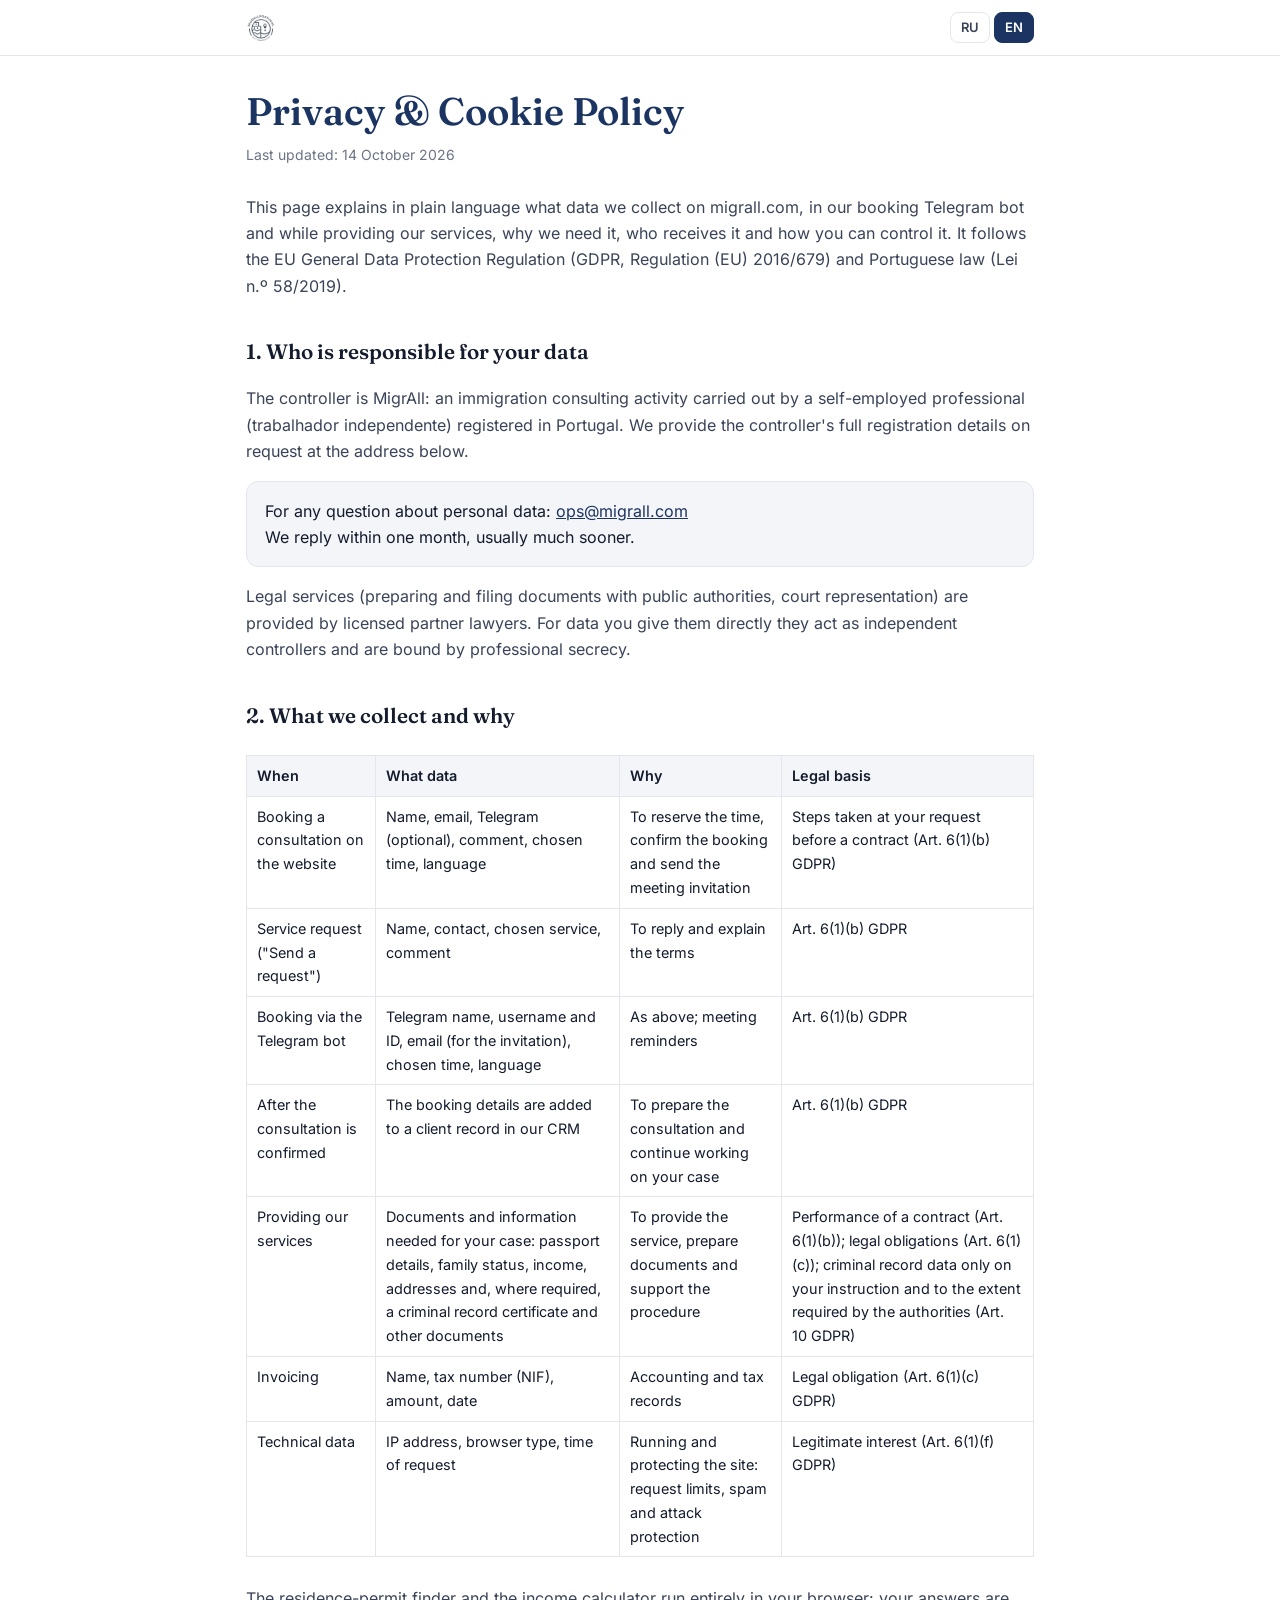
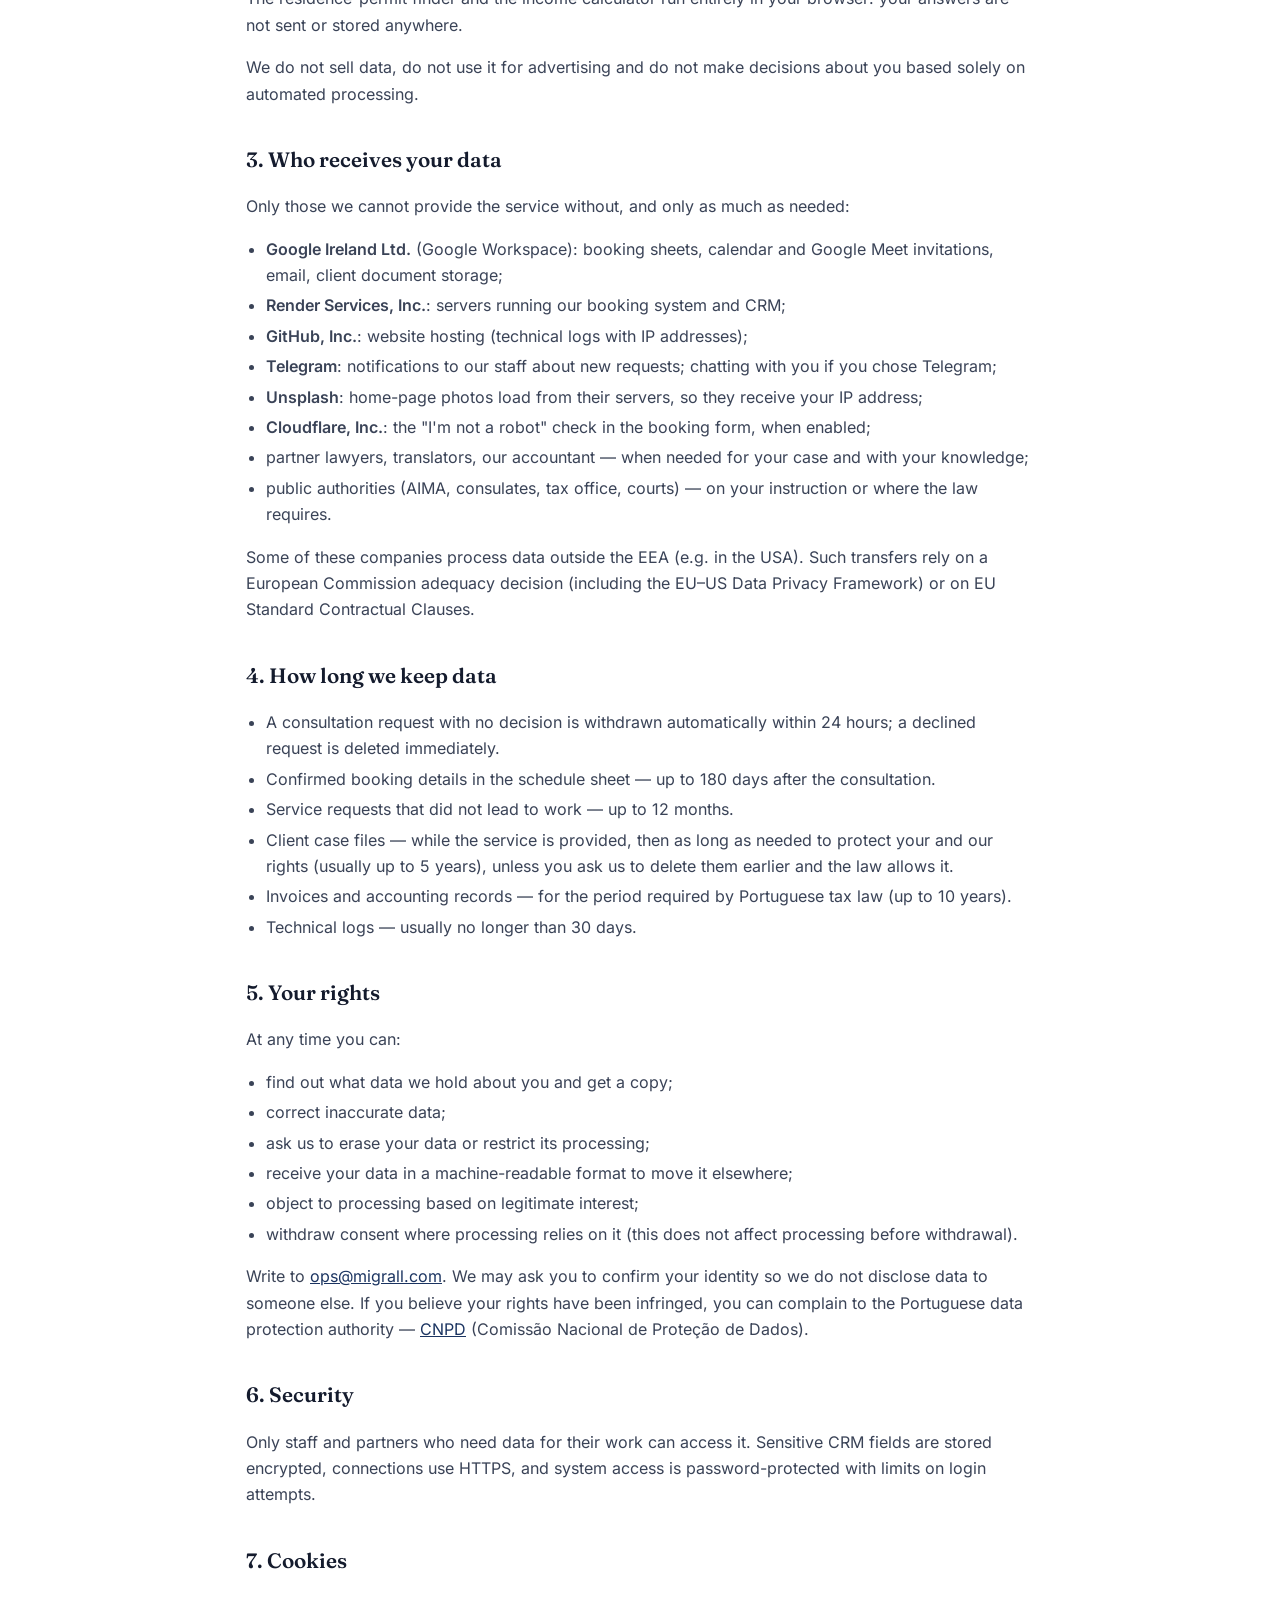
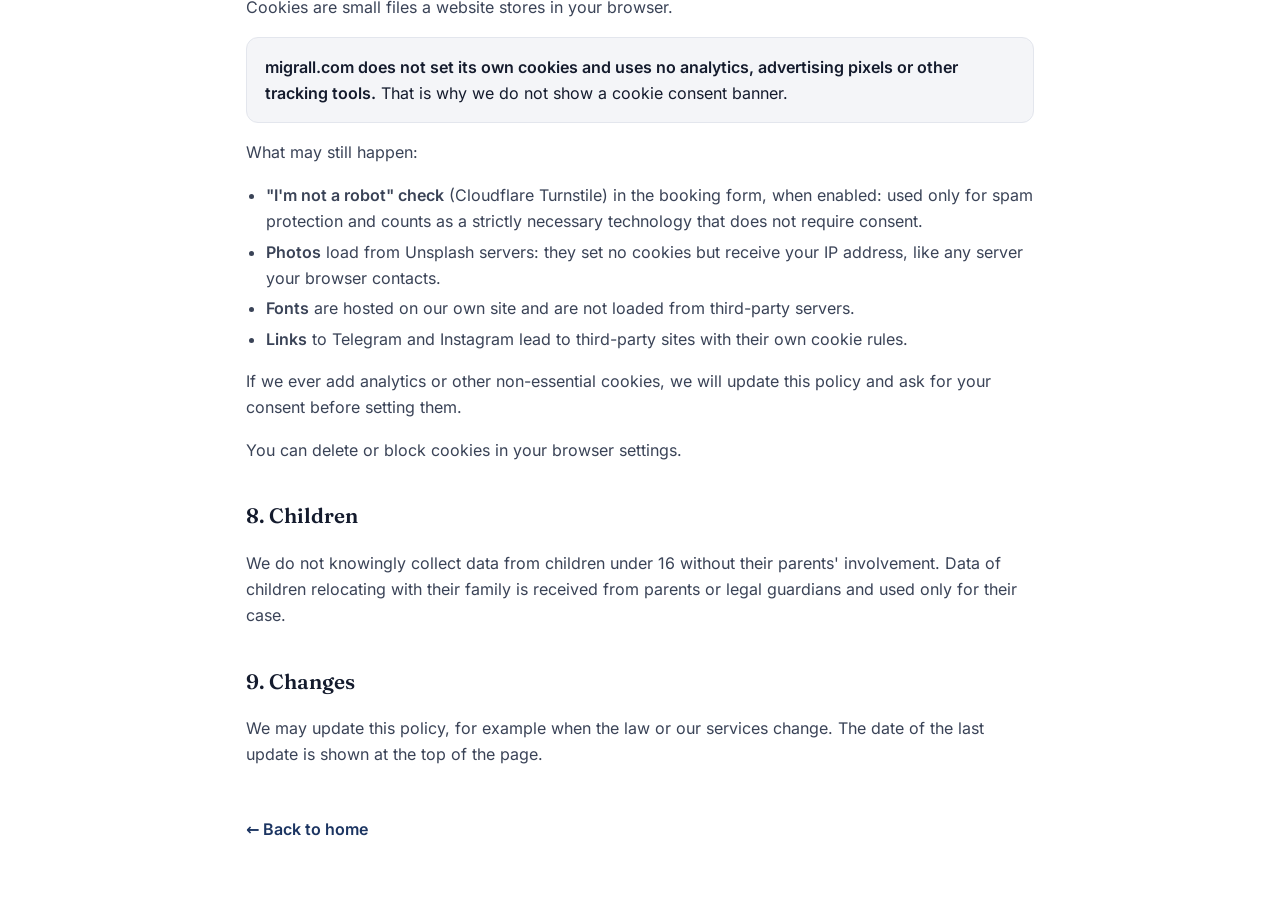
==== privacy.html @ c7aa5a9b "Add privacy & cookie policy page, self-host fonts, link policy from forms and footer Co-Authored-By:" ====
<!DOCTYPE html>
<html lang="ru">
<head>
<meta charset="UTF-8">
<meta name="viewport" content="width=device-width, initial-scale=1.0">
<meta http-equiv="Content-Security-Policy" content="default-src 'self'; script-src 'self' 'unsafe-inline'; style-src 'self' 'unsafe-inline'; font-src 'self'; img-src 'self' data:; object-src 'none'; base-uri 'self'; form-action 'self'; upgrade-insecure-requests">
<meta name="referrer" content="strict-origin-when-cross-origin">
<meta name="robots" content="index,follow">
<title>Политика конфиденциальности и cookies — MigrAll</title>
<meta name="description" content="Как MigrAll обрабатывает персональные данные и использует cookies.">
<link rel="stylesheet" href="fonts/fonts.css">
<style>
:root{--ink:#141B2D;--ink2:#3A4357;--ink3:#6B7385;--pt:#1B3461;--gold:#A8834F;--border:#E3E6ED;--bg:#fff;--soft:#F4F5F8}
*{box-sizing:border-box}
html{-webkit-text-size-adjust:100%}
body{margin:0;background:var(--bg);color:var(--ink);font-family:'Inter',system-ui,sans-serif;font-size:16px;line-height:1.65}
a{color:var(--pt)}
.top{border-bottom:1px solid var(--border);background:#fff;position:sticky;top:0;z-index:2}
.top .in{max-width:820px;margin:0 auto;padding:12px 16px;display:flex;align-items:center;justify-content:space-between;gap:12px}
.top img{height:30px;display:block}
.langs{display:flex;gap:4px}
.langs button{font:inherit;font-size:.8125rem;font-weight:600;border:1px solid var(--border);background:#fff;color:var(--ink2);border-radius:8px;padding:4px 10px;cursor:pointer}
.langs button.on{background:var(--pt);border-color:var(--pt);color:#fff}
main{max-width:820px;margin:0 auto;padding:32px 16px 56px}
h1{font-family:'Fraunces',Georgia,serif;font-weight:600;font-size:clamp(1.75rem,4vw,2.4rem);line-height:1.2;margin:0 0 8px;color:var(--pt)}
.upd{color:var(--ink3);font-size:.875rem;margin:0 0 28px}
h2{font-family:'Fraunces',Georgia,serif;font-weight:600;font-size:1.3rem;margin:36px 0 10px;color:var(--ink)}
h3{font-size:1rem;margin:20px 0 6px}
p,li{color:var(--ink2)}
ul{padding-left:20px}
li{margin:4px 0}
.box{background:var(--soft);border:1px solid var(--border);border-radius:12px;padding:16px 18px;margin:16px 0}
.tbl{width:100%;border-collapse:collapse;font-size:.9rem;margin:12px 0}
.tbl th,.tbl td{border:1px solid var(--border);padding:8px 10px;text-align:left;vertical-align:top}
.tbl th{background:var(--soft);font-weight:600;color:var(--ink)}
.scroll{overflow-x:auto}
.back{display:inline-block;margin-top:32px;font-weight:600;text-decoration:none}
[data-l]{display:none}
html[lang="ru"] [data-l="ru"],html[lang="en"] [data-l="en"]{display:block}
html[lang="ru"] span[data-l="ru"],html[lang="en"] span[data-l="en"]{display:inline}
</style>
</head>
<body>
<header class="top"><div class="in">
  <a href="./"><img src="logo.png" alt="MigrAll"></a>
  <div class="langs"><button type="button" data-set="ru">RU</button><button type="button" data-set="en">EN</button></div>
</div></header>

<main>
<!-- ═════════════════════════ RU ═════════════════════════ -->
<div data-l="ru">
<h1>Политика конфиденциальности и cookies</h1>
<p class="upd">Последнее обновление: 14 октября 2026 г.</p>

<p>Здесь мы простыми словами объясняем, какие данные собираем на сайте migrall.com, в Telegram-боте записи и при оказании услуг, зачем они нужны, кому передаются и как вы можете ими управлять. Политика составлена в соответствии с Общим регламентом ЕС о защите данных (GDPR, Регламент (ЕС) 2016/679) и законодательством Португалии (Lei n.º 58/2019).</p>

<h2>1. Кто отвечает за ваши данные</h2>
<p>Оператор (responsável pelo tratamento) — MigrAll: консалтинговая деятельность в сфере иммиграции, которую ведёт индивидуальный предприниматель (trabalhador independente), зарегистрированный в Португалии. Полные регистрационные данные оператора мы сообщаем по запросу на адрес ниже.</p>
<div class="box">По любым вопросам о персональных данных: <a href="mailto:ops@migrall.com">ops@migrall.com</a><br>Мы отвечаем в течение одного месяца, как правило — быстрее.</div>
<p>Юридические услуги (подготовка и подача документов в государственные органы, представительство в суде) оказывают лицензированные адвокаты-партнёры. Для данных, которые вы передаёте им напрямую, они действуют как самостоятельные операторы и соблюдают адвокатскую тайну.</p>

<h2>2. Какие данные мы собираем и зачем</h2>
<div class="scroll"><table class="tbl">
<tr><th>Когда</th><th>Какие данные</th><th>Зачем</th><th>Правовое основание</th></tr>
<tr><td>Запись на консультацию на сайте</td><td>Имя, email, Telegram (по желанию), комментарий, выбранное время, язык</td><td>Зарезервировать время, подтвердить запись, прислать приглашение на встречу</td><td>Действия по вашему запросу до заключения договора (ст. 6(1)(b) GDPR)</td></tr>
<tr><td>Заявка на услугу («Написать запрос»)</td><td>Имя, контакт для связи, выбранная услуга, комментарий</td><td>Ответить на заявку и рассказать об условиях</td><td>Ст. 6(1)(b) GDPR</td></tr>
<tr><td>Запись через Telegram-бота</td><td>Имя и username в Telegram, Telegram ID, email (для приглашения), выбранное время, язык</td><td>То же, что при записи на сайте; напоминания о встрече</td><td>Ст. 6(1)(b) GDPR</td></tr>
<tr><td>После подтверждения консультации</td><td>Данные из записи заносятся в карточку клиента в нашей CRM</td><td>Подготовка к консультации и дальнейшая работа по вашему делу</td><td>Ст. 6(1)(b) GDPR</td></tr>
<tr><td>Оказание услуг</td><td>Документы и сведения, нужные для вашего дела: паспортные данные, семейное положение, сведения о доходах, адреса, при необходимости — справка о несудимости и другие документы</td><td>Оказать услугу, подготовить документы, сопровождать процедуру</td><td>Исполнение договора (ст. 6(1)(b)); выполнение требований закона (ст. 6(1)(c)); сведения о судимости — только по вашему поручению и в объёме, требуемом государственными органами (ст. 10 GDPR)</td></tr>
<tr><td>Счета и оплата услуг</td><td>Имя, налоговый номер (NIF), сумма, дата</td><td>Бухгалтерский и налоговый учёт</td><td>Требование закона (ст. 6(1)(c) GDPR)</td></tr>
<tr><td>Технические данные</td><td>IP-адрес, тип браузера, время запроса</td><td>Работа и защита сайта: ограничение числа заявок, защита от спама и атак</td><td>Законный интерес (ст. 6(1)(f) GDPR)</td></tr>
</table></div>
<p>Подбор ВНЖ и калькулятор дохода работают прямо в вашем браузере: ответы никуда не отправляются и не сохраняются.</p>
<p>Мы не продаём данные, не используем их для рекламы и не принимаем решений о вас исключительно автоматически.</p>

<h2>3. Кому мы передаём данные</h2>
<p>Только тем, без кого не можем оказать услугу, и только в нужном объёме:</p>
<ul>
<li><b>Google Ireland Ltd.</b> (Google Workspace): таблицы записи, календарь и приглашения Google Meet, почта, хранение документов клиентов;</li>
<li><b>Render Services, Inc.</b>: серверы, на которых работают система записи и CRM;</li>
<li><b>GitHub, Inc.</b>: хостинг сайта (технические журналы с IP-адресами);</li>
<li><b>Telegram</b>: уведомления сотрудникам о новых заявках; переписка с вами, если вы выбрали Telegram для связи;</li>
<li><b>Unsplash</b>: фотографии на главной странице загружаются с их серверов, поэтому они получают ваш IP-адрес;</li>
<li><b>Cloudflare, Inc.</b>: проверка «я не робот» в форме записи, если она включена;</li>
<li>адвокаты-партнёры, переводчики, бухгалтер — когда это нужно для вашего дела и с вашего ведома;</li>
<li>государственные органы (AIMA, консульства, налоговая служба, суды) — по вашему поручению или если этого требует закон.</li>
</ul>
<p>Некоторые из этих компаний обрабатывают данные за пределами ЕЭЗ (например, в США). В таких случаях передача основана на решении Европейской комиссии о достаточности защиты (в т. ч. EU–US Data Privacy Framework) или на стандартных договорных условиях ЕС.</p>

<h2>4. Как долго мы храним данные</h2>
<ul>
<li>Заявка на консультацию, по которой не принято решение, снимается автоматически в течение 24 часов; отклонённая — удаляется сразу.</li>
<li>Данные подтверждённой записи в таблице расписания — до 180 дней после консультации.</li>
<li>Заявки на услуги, которые не переросли в работу, — до 12 месяцев.</li>
<li>Материалы клиентского дела — пока оказывается услуга, затем столько, сколько нужно для защиты наших и ваших прав (как правило, до 5 лет), если вы не попросите удалить их раньше и закон это позволяет.</li>
<li>Счета и бухгалтерские документы — в течение срока, установленного налоговым законодательством Португалии (до 10 лет).</li>
<li>Технические журналы — обычно не дольше 30 дней.</li>
</ul>

<h2>5. Ваши права</h2>
<p>Вы можете в любой момент:</p>
<ul>
<li>узнать, какие ваши данные у нас есть, и получить копию;</li>
<li>исправить неточные данные;</li>
<li>попросить удалить данные или ограничить их обработку;</li>
<li>получить данные в машиночитаемом формате для передачи другому сервису;</li>
<li>возразить против обработки на основании законного интереса;</li>
<li>отозвать согласие, если обработка на нём основана (это не влияет на законность обработки до отзыва).</li>
</ul>
<p>Напишите на <a href="mailto:ops@migrall.com">ops@migrall.com</a>. Иногда мы попросим подтвердить личность, чтобы не передать данные постороннему. Если вы считаете, что ваши права нарушены, вы можете подать жалобу в Национальную комиссию по защите данных Португалии — <a href="https://www.cnpd.pt" target="_blank" rel="noopener">CNPD</a> (Comissão Nacional de Proteção de Dados).</p>

<h2>6. Безопасность</h2>
<p>Доступ к данным есть только у сотрудников и партнёров, которым он нужен для работы. Чувствительные поля в CRM хранятся в зашифрованном виде, соединения защищены HTTPS, доступ к системам — по паролю с ограничением попыток входа.</p>

<h2>7. Cookies</h2>
<p>Cookies — это небольшие файлы, которые сайт сохраняет в вашем браузере.</p>
<div class="box"><b>Сайт migrall.com не устанавливает собственных cookies и не использует аналитику, рекламные пиксели или другие средства слежения.</b> Поэтому мы не показываем баннер согласия на cookies.</div>
<p>Что всё же может происходить:</p>
<ul>
<li><b>Проверка «я не робот»</b> (Cloudflare Turnstile) в форме записи, если она включена: служит только для защиты от спама и относится к строго необходимым технологиям, для которых согласие не требуется.</li>
<li><b>Фотографии</b> загружаются с серверов Unsplash: cookies они не устанавливают, но получают ваш IP-адрес, как любой сервер, к которому обращается браузер.</li>
<li><b>Шрифты</b> размещены на нашем сайте и не загружаются со сторонних серверов.</li>
<li><b>Ссылки</b> на Telegram и Instagram ведут на сторонние сайты со своими правилами о cookies.</li>
</ul>
<p>Если мы когда-нибудь добавим аналитику или другие необязательные cookies, мы обновим эту политику и будем спрашивать ваше согласие до их установки.</p>
<p>Удалить или заблокировать cookies можно в настройках браузера.</p>

<h2>8. Дети</h2>
<p>Мы не собираем намеренно данные детей младше 16 лет без участия родителей. Данные детей, которые переезжают с семьёй, мы получаем от родителей или законных представителей и используем только для их дела.</p>

<h2>9. Изменения политики</h2>
<p>Мы можем обновлять эту политику, например при изменении законодательства или наших сервисов. Дата последнего обновления указана вверху страницы.</p>

<a class="back" href="./">← На главную</a>
</div>

<!-- ═════════════════════════ EN ═════════════════════════ -->
<div data-l="en">
<h1>Privacy &amp; Cookie Policy</h1>
<p class="upd">Last updated: 14 October 2026</p>

<p>This page explains in plain language what data we collect on migrall.com, in our booking Telegram bot and while providing our services, why we need it, who receives it and how you can control it. It follows the EU General Data Protection Regulation (GDPR, Regulation (EU) 2016/679) and Portuguese law (Lei n.º 58/2019).</p>

<h2>1. Who is responsible for your data</h2>
<p>The controller is MigrAll: an immigration consulting activity carried out by a self-employed professional (trabalhador independente) registered in Portugal. We provide the controller's full registration details on request at the address below.</p>
<div class="box">For any question about personal data: <a href="mailto:ops@migrall.com">ops@migrall.com</a><br>We reply within one month, usually much sooner.</div>
<p>Legal services (preparing and filing documents with public authorities, court representation) are provided by licensed partner lawyers. For data you give them directly they act as independent controllers and are bound by professional secrecy.</p>

<h2>2. What we collect and why</h2>
<div class="scroll"><table class="tbl">
<tr><th>When</th><th>What data</th><th>Why</th><th>Legal basis</th></tr>
<tr><td>Booking a consultation on the website</td><td>Name, email, Telegram (optional), comment, chosen time, language</td><td>To reserve the time, confirm the booking and send the meeting invitation</td><td>Steps taken at your request before a contract (Art. 6(1)(b) GDPR)</td></tr>
<tr><td>Service request ("Send a request")</td><td>Name, contact, chosen service, comment</td><td>To reply and explain the terms</td><td>Art. 6(1)(b) GDPR</td></tr>
<tr><td>Booking via the Telegram bot</td><td>Telegram name, username and ID, email (for the invitation), chosen time, language</td><td>As above; meeting reminders</td><td>Art. 6(1)(b) GDPR</td></tr>
<tr><td>After the consultation is confirmed</td><td>The booking details are added to a client record in our CRM</td><td>To prepare the consultation and continue working on your case</td><td>Art. 6(1)(b) GDPR</td></tr>
<tr><td>Providing our services</td><td>Documents and information needed for your case: passport details, family status, income, addresses and, where required, a criminal record certificate and other documents</td><td>To provide the service, prepare documents and support the procedure</td><td>Performance of a contract (Art. 6(1)(b)); legal obligations (Art. 6(1)(c)); criminal record data only on your instruction and to the extent required by the authorities (Art. 10 GDPR)</td></tr>
<tr><td>Invoicing</td><td>Name, tax number (NIF), amount, date</td><td>Accounting and tax records</td><td>Legal obligation (Art. 6(1)(c) GDPR)</td></tr>
<tr><td>Technical data</td><td>IP address, browser type, time of request</td><td>Running and protecting the site: request limits, spam and attack protection</td><td>Legitimate interest (Art. 6(1)(f) GDPR)</td></tr>
</table></div>
<p>The residence-permit finder and the income calculator run entirely in your browser: your answers are not sent or stored anywhere.</p>
<p>We do not sell data, do not use it for advertising and do not make decisions about you based solely on automated processing.</p>

<h2>3. Who receives your data</h2>
<p>Only those we cannot provide the service without, and only as much as needed:</p>
<ul>
<li><b>Google Ireland Ltd.</b> (Google Workspace): booking sheets, calendar and Google Meet invitations, email, client document storage;</li>
<li><b>Render Services, Inc.</b>: servers running our booking system and CRM;</li>
<li><b>GitHub, Inc.</b>: website hosting (technical logs with IP addresses);</li>
<li><b>Telegram</b>: notifications to our staff about new requests; chatting with you if you chose Telegram;</li>
<li><b>Unsplash</b>: home-page photos load from their servers, so they receive your IP address;</li>
<li><b>Cloudflare, Inc.</b>: the "I'm not a robot" check in the booking form, when enabled;</li>
<li>partner lawyers, translators, our accountant — when needed for your case and with your knowledge;</li>
<li>public authorities (AIMA, consulates, tax office, courts) — on your instruction or where the law requires.</li>
</ul>
<p>Some of these companies process data outside the EEA (e.g. in the USA). Such transfers rely on a European Commission adequacy decision (including the EU–US Data Privacy Framework) or on EU Standard Contractual Clauses.</p>

<h2>4. How long we keep data</h2>
<ul>
<li>A consultation request with no decision is withdrawn automatically within 24 hours; a declined request is deleted immediately.</li>
<li>Confirmed booking details in the schedule sheet — up to 180 days after the consultation.</li>
<li>Service requests that did not lead to work — up to 12 months.</li>
<li>Client case files — while the service is provided, then as long as needed to protect your and our rights (usually up to 5 years), unless you ask us to delete them earlier and the law allows it.</li>
<li>Invoices and accounting records — for the period required by Portuguese tax law (up to 10 years).</li>
<li>Technical logs — usually no longer than 30 days.</li>
</ul>

<h2>5. Your rights</h2>
<p>At any time you can:</p>
<ul>
<li>find out what data we hold about you and get a copy;</li>
<li>correct inaccurate data;</li>
<li>ask us to erase your data or restrict its processing;</li>
<li>receive your data in a machine-readable format to move it elsewhere;</li>
<li>object to processing based on legitimate interest;</li>
<li>withdraw consent where processing relies on it (this does not affect processing before withdrawal).</li>
</ul>
<p>Write to <a href="mailto:ops@migrall.com">ops@migrall.com</a>. We may ask you to confirm your identity so we do not disclose data to someone else. If you believe your rights have been infringed, you can complain to the Portuguese data protection authority — <a href="https://www.cnpd.pt" target="_blank" rel="noopener">CNPD</a> (Comissão Nacional de Proteção de Dados).</p>

<h2>6. Security</h2>
<p>Only staff and partners who need data for their work can access it. Sensitive CRM fields are stored encrypted, connections use HTTPS, and system access is password-protected with limits on login attempts.</p>

<h2>7. Cookies</h2>
<p>Cookies are small files a website stores in your browser.</p>
<div class="box"><b>migrall.com does not set its own cookies and uses no analytics, advertising pixels or other tracking tools.</b> That is why we do not show a cookie consent banner.</div>
<p>What may still happen:</p>
<ul>
<li><b>"I'm not a robot" check</b> (Cloudflare Turnstile) in the booking form, when enabled: used only for spam protection and counts as a strictly necessary technology that does not require consent.</li>
<li><b>Photos</b> load from Unsplash servers: they set no cookies but receive your IP address, like any server your browser contacts.</li>
<li><b>Fonts</b> are hosted on our own site and are not loaded from third-party servers.</li>
<li><b>Links</b> to Telegram and Instagram lead to third-party sites with their own cookie rules.</li>
</ul>
<p>If we ever add analytics or other non-essential cookies, we will update this policy and ask for your consent before setting them.</p>
<p>You can delete or block cookies in your browser settings.</p>

<h2>8. Children</h2>
<p>We do not knowingly collect data from children under 16 without their parents' involvement. Data of children relocating with their family is received from parents or legal guardians and used only for their case.</p>

<h2>9. Changes</h2>
<p>We may update this policy, for example when the law or our services change. The date of the last update is shown at the top of the page.</p>

<a class="back" href="./">← Back to home</a>
</div>
</main>

<script>
(function(){
  function set(l){
    l = l === 'en' ? 'en' : 'ru';
    document.documentElement.lang = l;
    document.title = l === 'en' ? 'Privacy & Cookie Policy — MigrAll' : 'Политика конфиденциальности и cookies — MigrAll';
    document.querySelectorAll('.langs button').forEach(function(b){ b.classList.toggle('on', b.dataset.set === l); });
    try { history.replaceState(null, '', '?lang=' + l + location.hash); } catch(e) {}
  }
  var q = new URLSearchParams(location.search).get('lang');
  set(q || ((navigator.language || '').toLowerCase().indexOf('ru') === 0 ? 'ru' : 'en'));
  document.querySelectorAll('.langs button').forEach(function(b){ b.addEventListener('click', function(){ set(b.dataset.set); }); });
})();
</script>
</body>
</html>
---- fonts/fonts.css ----
/* Шрифты размещены на сайте (без Google Fonts): Inter — SIL OFL 1.1, Fraunces — SIL OFL 1.1 */
/* inter-cyrillic-ext-400-normal */
@font-face {
  font-family: 'Inter';
  font-style: normal;
  font-display: swap;
  font-weight: 400;
  src: url(./inter-cyrillic-ext-400-normal.woff2) format('woff2');
  unicode-range: U+0460-052F,U+1C80-1C8A,U+20B4,U+2DE0-2DFF,U+A640-A69F,U+FE2E-FE2F;
}

/* inter-cyrillic-400-normal */
@font-face {
  font-family: 'Inter';
  font-style: normal;
  font-display: swap;
  font-weight: 400;
  src: url(./inter-cyrillic-400-normal.woff2) format('woff2');
  unicode-range: U+0301,U+0400-045F,U+0490-0491,U+04B0-04B1,U+2116;
}

/* inter-latin-ext-400-normal */
@font-face {
  font-family: 'Inter';
  font-style: normal;
  font-display: swap;
  font-weight: 400;
  src: url(./inter-latin-ext-400-normal.woff2) format('woff2');
  unicode-range: U+0100-02BA,U+02BD-02C5,U+02C7-02CC,U+02CE-02D7,U+02DD-02FF,U+0304,U+0308,U+0329,U+1D00-1DBF,U+1E00-1E9F,U+1EF2-1EFF,U+2020,U+20A0-20AB,U+20AD-20C0,U+2113,U+2C60-2C7F,U+A720-A7FF;
}

/* inter-latin-400-normal */
@font-face {
  font-family: 'Inter';
  font-style: normal;
  font-display: swap;
  font-weight: 400;
  src: url(./inter-latin-400-normal.woff2) format('woff2');
  unicode-range: U+0000-00FF,U+0131,U+0152-0153,U+02BB-02BC,U+02C6,U+02DA,U+02DC,U+0304,U+0308,U+0329,U+2000-206F,U+20AC,U+2122,U+2191,U+2193,U+2212,U+2215,U+FEFF,U+FFFD;
}

/* inter-cyrillic-ext-500-normal */
@font-face {
  font-family: 'Inter';
  font-style: normal;
  font-display: swap;
  font-weight: 500;
  src: url(./inter-cyrillic-ext-500-normal.woff2) format('woff2');
  unicode-range: U+0460-052F,U+1C80-1C8A,U+20B4,U+2DE0-2DFF,U+A640-A69F,U+FE2E-FE2F;
}

/* inter-cyrillic-500-normal */
@font-face {
  font-family: 'Inter';
  font-style: normal;
  font-display: swap;
  font-weight: 500;
  src: url(./inter-cyrillic-500-normal.woff2) format('woff2');
  unicode-range: U+0301,U+0400-045F,U+0490-0491,U+04B0-04B1,U+2116;
}

/* inter-latin-ext-500-normal */
@font-face {
  font-family: 'Inter';
  font-style: normal;
  font-display: swap;
  font-weight: 500;
  src: url(./inter-latin-ext-500-normal.woff2) format('woff2');
  unicode-range: U+0100-02BA,U+02BD-02C5,U+02C7-02CC,U+02CE-02D7,U+02DD-02FF,U+0304,U+0308,U+0329,U+1D00-1DBF,U+1E00-1E9F,U+1EF2-1EFF,U+2020,U+20A0-20AB,U+20AD-20C0,U+2113,U+2C60-2C7F,U+A720-A7FF;
}

/* inter-latin-500-normal */
@font-face {
  font-family: 'Inter';
  font-style: normal;
  font-display: swap;
  font-weight: 500;
  src: url(./inter-latin-500-normal.woff2) format('woff2');
  unicode-range: U+0000-00FF,U+0131,U+0152-0153,U+02BB-02BC,U+02C6,U+02DA,U+02DC,U+0304,U+0308,U+0329,U+2000-206F,U+20AC,U+2122,U+2191,U+2193,U+2212,U+2215,U+FEFF,U+FFFD;
}

/* inter-cyrillic-ext-600-normal */
@font-face {
  font-family: 'Inter';
  font-style: normal;
  font-display: swap;
  font-weight: 600;
  src: url(./inter-cyrillic-ext-600-normal.woff2) format('woff2');
  unicode-range: U+0460-052F,U+1C80-1C8A,U+20B4,U+2DE0-2DFF,U+A640-A69F,U+FE2E-FE2F;
}

/* inter-cyrillic-600-normal */
@font-face {
  font-family: 'Inter';
  font-style: normal;
  font-display: swap;
  font-weight: 600;
  src: url(./inter-cyrillic-600-normal.woff2) format('woff2');
  unicode-range: U+0301,U+0400-045F,U+0490-0491,U+04B0-04B1,U+2116;
}

/* inter-latin-ext-600-normal */
@font-face {
  font-family: 'Inter';
  font-style: normal;
  font-display: swap;
  font-weight: 600;
  src: url(./inter-latin-ext-600-normal.woff2) format('woff2');
  unicode-range: U+0100-02BA,U+02BD-02C5,U+02C7-02CC,U+02CE-02D7,U+02DD-02FF,U+0304,U+0308,U+0329,U+1D00-1DBF,U+1E00-1E9F,U+1EF2-1EFF,U+2020,U+20A0-20AB,U+20AD-20C0,U+2113,U+2C60-2C7F,U+A720-A7FF;
}

/* inter-latin-600-normal */
@font-face {
  font-family: 'Inter';
  font-style: normal;
  font-display: swap;
  font-weight: 600;
  src: url(./inter-latin-600-normal.woff2) format('woff2');
  unicode-range: U+0000-00FF,U+0131,U+0152-0153,U+02BB-02BC,U+02C6,U+02DA,U+02DC,U+0304,U+0308,U+0329,U+2000-206F,U+20AC,U+2122,U+2191,U+2193,U+2212,U+2215,U+FEFF,U+FFFD;
}

/* fraunces-latin-ext-opsz-normal */
@font-face {
  font-family: 'Fraunces';
  font-style: normal;
  font-display: swap;
  font-weight: 100 900;
  src: url(./fraunces-latin-ext-opsz-normal.woff2) format('woff2-variations');
  unicode-range: U+0100-02BA,U+02BD-02C5,U+02C7-02CC,U+02CE-02D7,U+02DD-02FF,U+0304,U+0308,U+0329,U+1D00-1DBF,U+1E00-1E9F,U+1EF2-1EFF,U+2020,U+20A0-20AB,U+20AD-20C0,U+2113,U+2C60-2C7F,U+A720-A7FF;
}

/* fraunces-latin-opsz-normal */
@font-face {
  font-family: 'Fraunces';
  font-style: normal;
  font-display: swap;
  font-weight: 100 900;
  src: url(./fraunces-latin-opsz-normal.woff2) format('woff2-variations');
  unicode-range: U+0000-00FF,U+0131,U+0152-0153,U+02BB-02BC,U+02C6,U+02DA,U+02DC,U+0304,U+0308,U+0329,U+2000-206F,U+20AC,U+2122,U+2191,U+2193,U+2212,U+2215,U+FEFF,U+FFFD;
}

/* fraunces-latin-ext-opsz-italic */
@font-face {
  font-family: 'Fraunces';
  font-style: italic;
  font-display: swap;
  font-weight: 100 900;
  src: url(./fraunces-latin-ext-opsz-italic.woff2) format('woff2-variations');
  unicode-range: U+0100-02BA,U+02BD-02C5,U+02C7-02CC,U+02CE-02D7,U+02DD-02FF,U+0304,U+0308,U+0329,U+1D00-1DBF,U+1E00-1E9F,U+1EF2-1EFF,U+2020,U+20A0-20AB,U+20AD-20C0,U+2113,U+2C60-2C7F,U+A720-A7FF;
}

/* fraunces-latin-opsz-italic */
@font-face {
  font-family: 'Fraunces';
  font-style: italic;
  font-display: swap;
  font-weight: 100 900;
  src: url(./fraunces-latin-opsz-italic.woff2) format('woff2-variations');
  unicode-range: U+0000-00FF,U+0131,U+0152-0153,U+02BB-02BC,U+02C6,U+02DA,U+02DC,U+0304,U+0308,U+0329,U+2000-206F,U+20AC,U+2122,U+2191,U+2193,U+2212,U+2215,U+FEFF,U+FFFD;
}
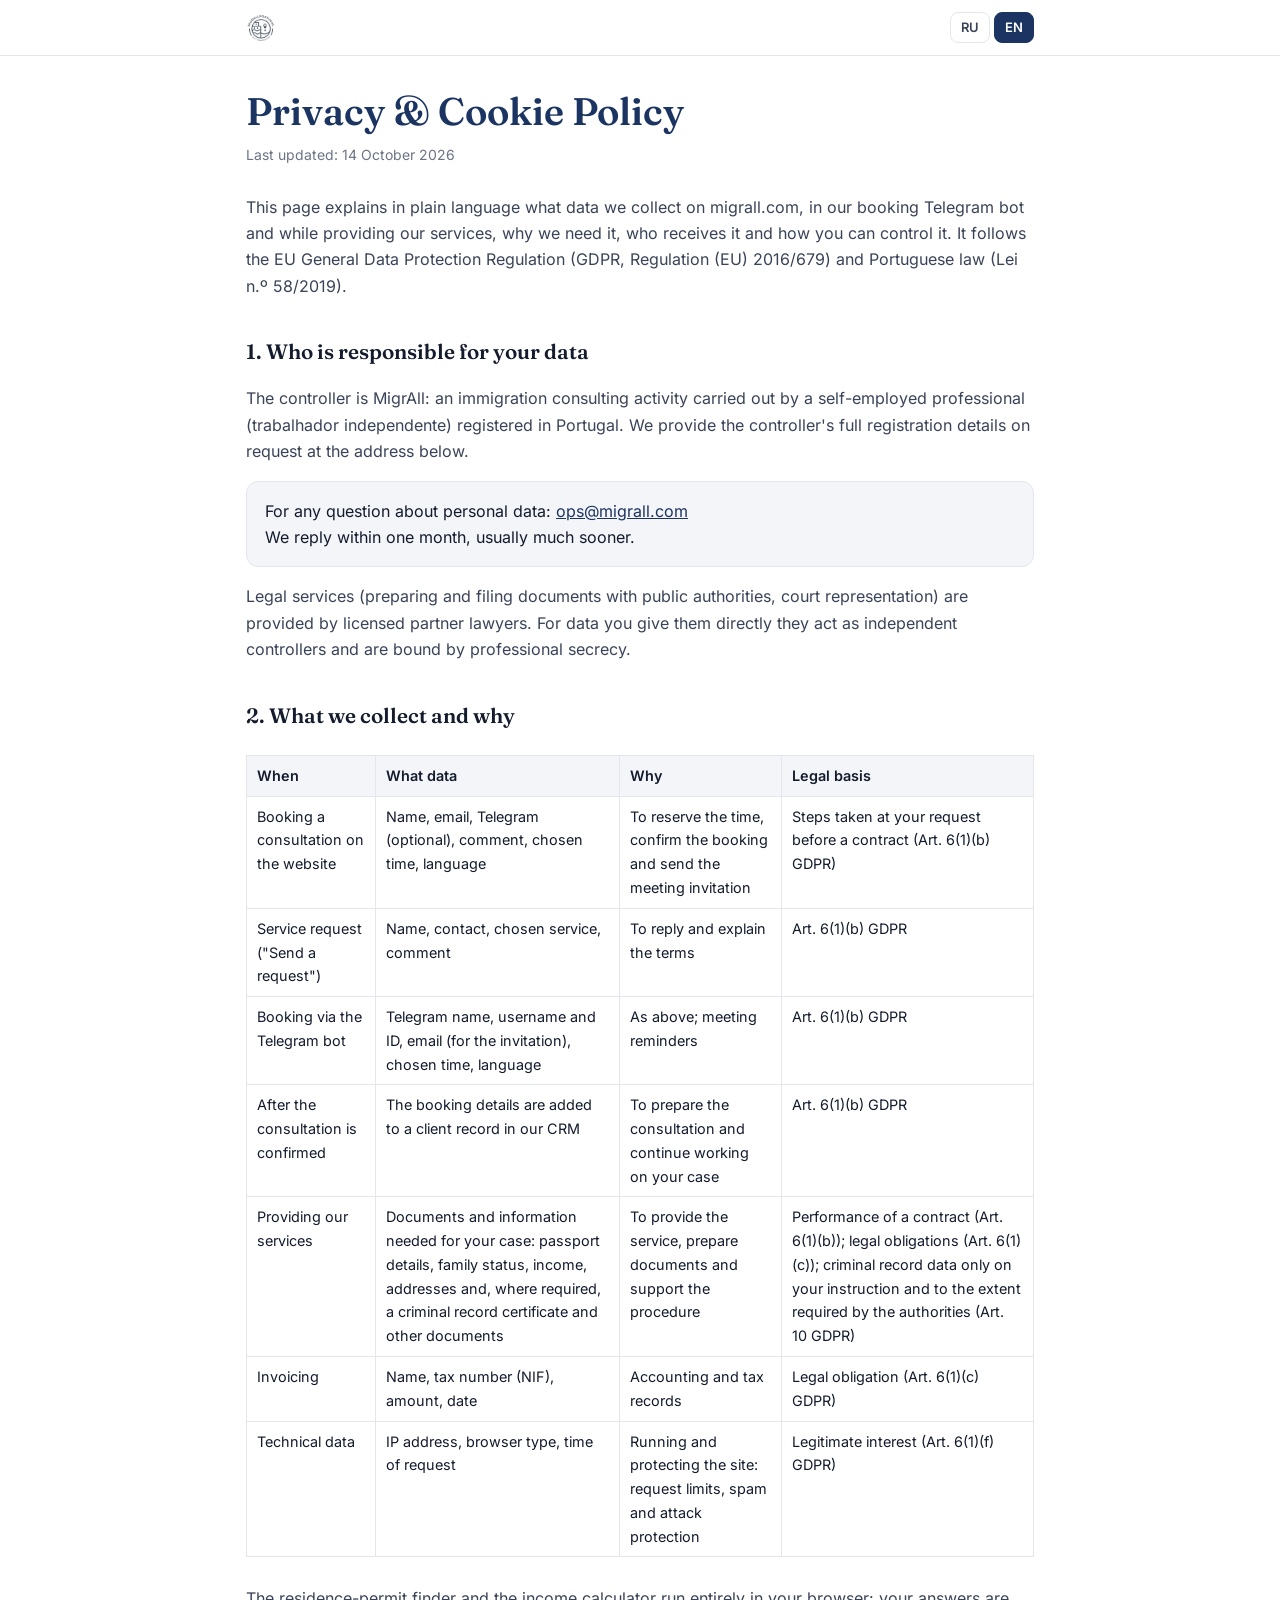
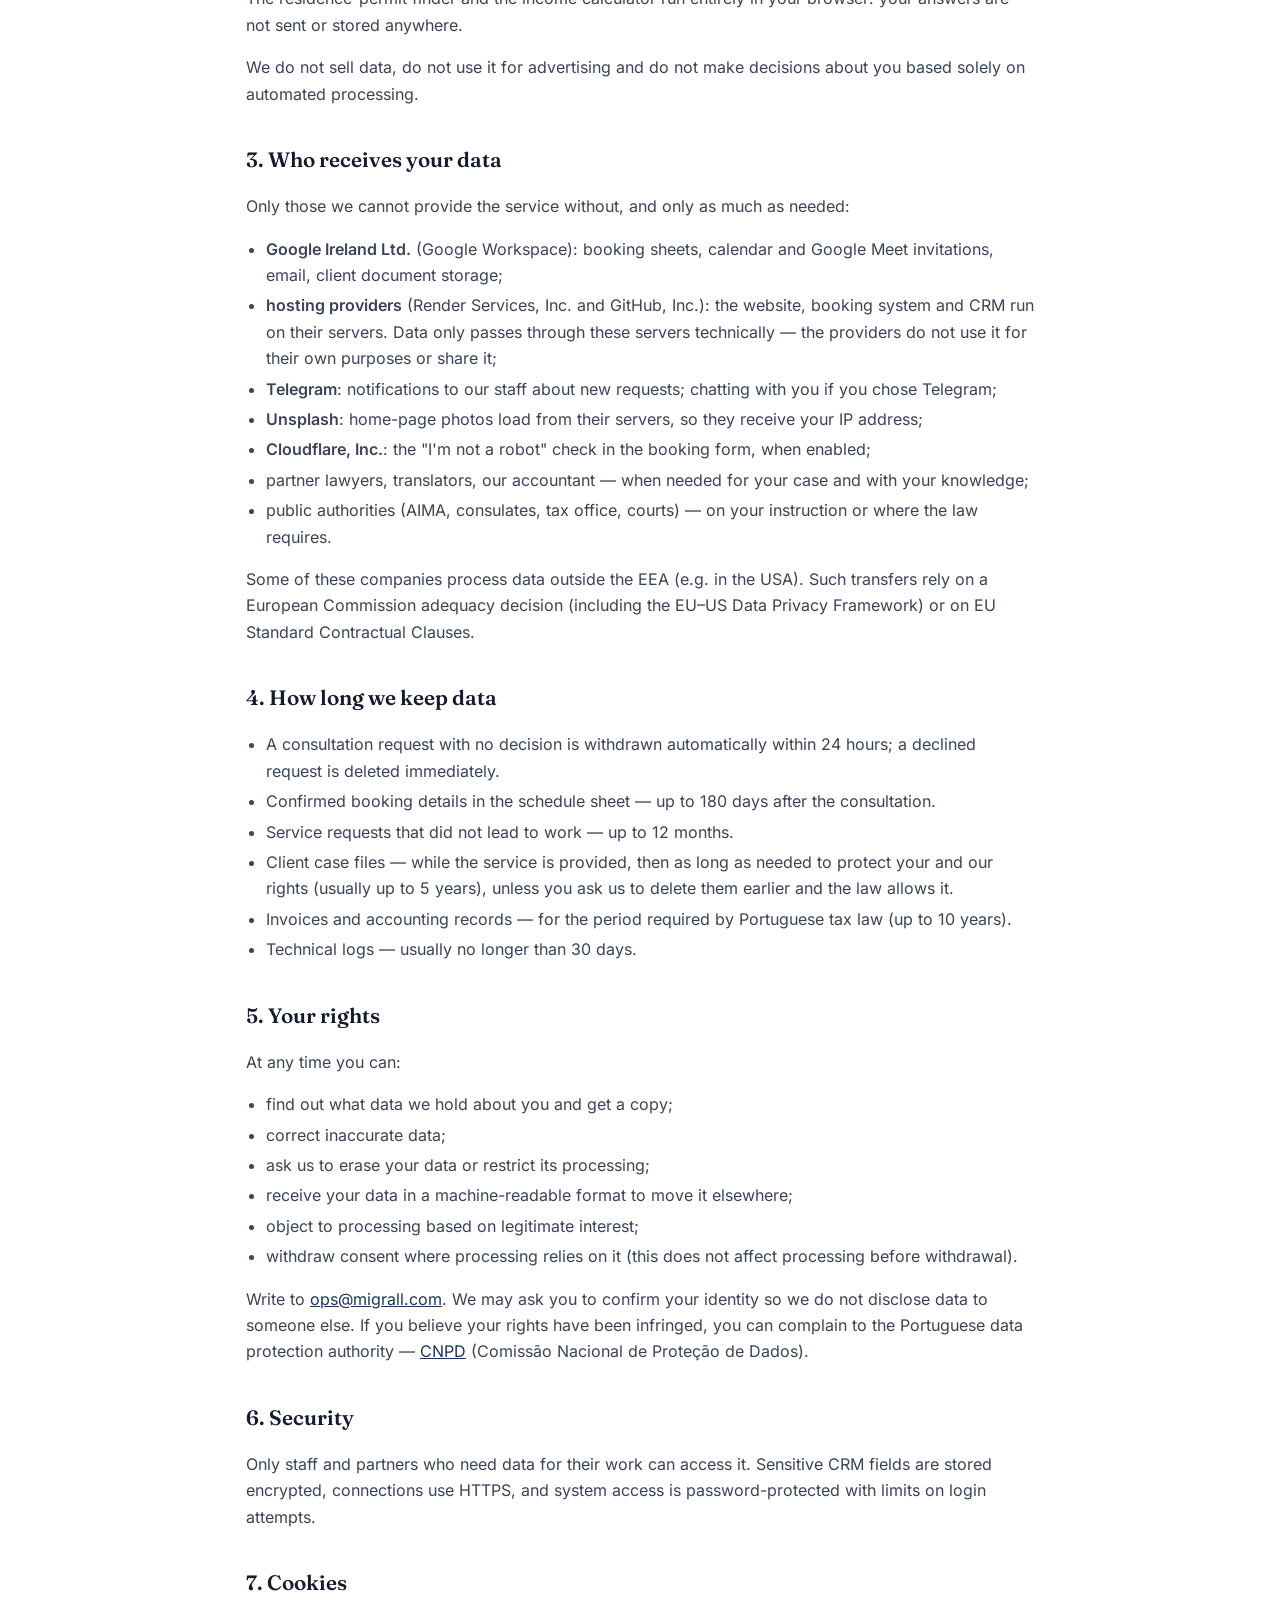
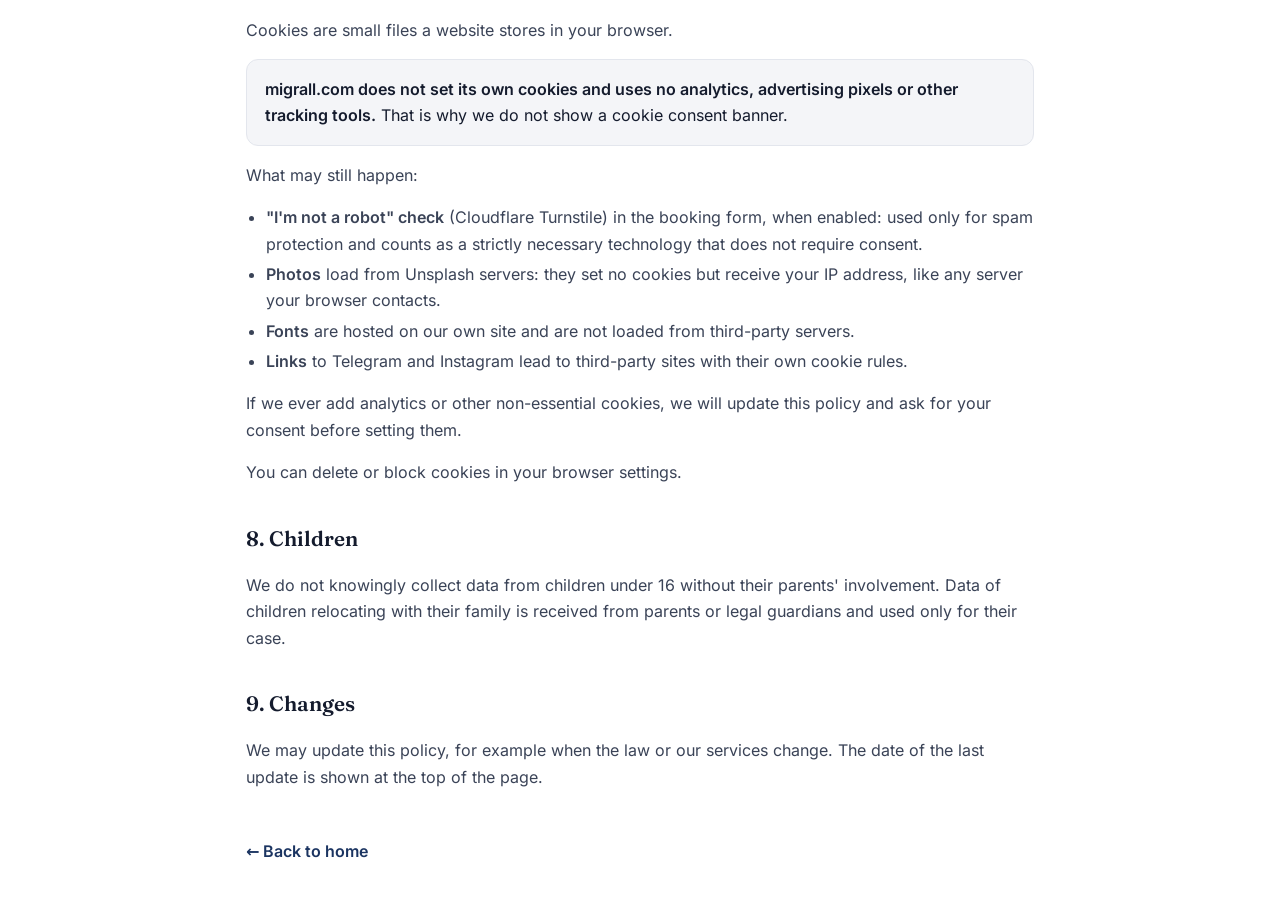
==== commit cf284a7c: "Privacy: describe Render/GitHub as hosting providers only Co-Authored-By: Claude Opus 5.5 <noreply@a" ====
--- a/privacy.html
+++ b/privacy.html
@@ -77,8 +77,7 @@
 <p>Только тем, без кого не можем оказать услугу, и только в нужном объёме:</p>
 <ul>
 <li><b>Google Ireland Ltd.</b> (Google Workspace): таблицы записи, календарь и приглашения Google Meet, почта, хранение документов клиентов;</li>
-<li><b>Render Services, Inc.</b>: серверы, на которых работают система записи и CRM;</li>
-<li><b>GitHub, Inc.</b>: хостинг сайта (технические журналы с IP-адресами);</li>
+<li><b>хостинг-провайдеры</b> (Render Services, Inc. и GitHub, Inc.): на их серверах работают сайт, система записи и CRM. Данные проходят через эти серверы только технически — провайдеры не используют их в своих целях и не передают другим;</li>
 <li><b>Telegram</b>: уведомления сотрудникам о новых заявках; переписка с вами, если вы выбрали Telegram для связи;</li>
 <li><b>Unsplash</b>: фотографии на главной странице загружаются с их серверов, поэтому они получают ваш IP-адрес;</li>
 <li><b>Cloudflare, Inc.</b>: проверка «я не робот» в форме записи, если она включена;</li>
@@ -164,8 +163,7 @@
 <p>Only those we cannot provide the service without, and only as much as needed:</p>
 <ul>
 <li><b>Google Ireland Ltd.</b> (Google Workspace): booking sheets, calendar and Google Meet invitations, email, client document storage;</li>
-<li><b>Render Services, Inc.</b>: servers running our booking system and CRM;</li>
-<li><b>GitHub, Inc.</b>: website hosting (technical logs with IP addresses);</li>
+<li><b>hosting providers</b> (Render Services, Inc. and GitHub, Inc.): the website, booking system and CRM run on their servers. Data only passes through these servers technically — the providers do not use it for their own purposes or share it;</li>
 <li><b>Telegram</b>: notifications to our staff about new requests; chatting with you if you chose Telegram;</li>
 <li><b>Unsplash</b>: home-page photos load from their servers, so they receive your IP address;</li>
 <li><b>Cloudflare, Inc.</b>: the "I'm not a robot" check in the booking form, when enabled;</li>
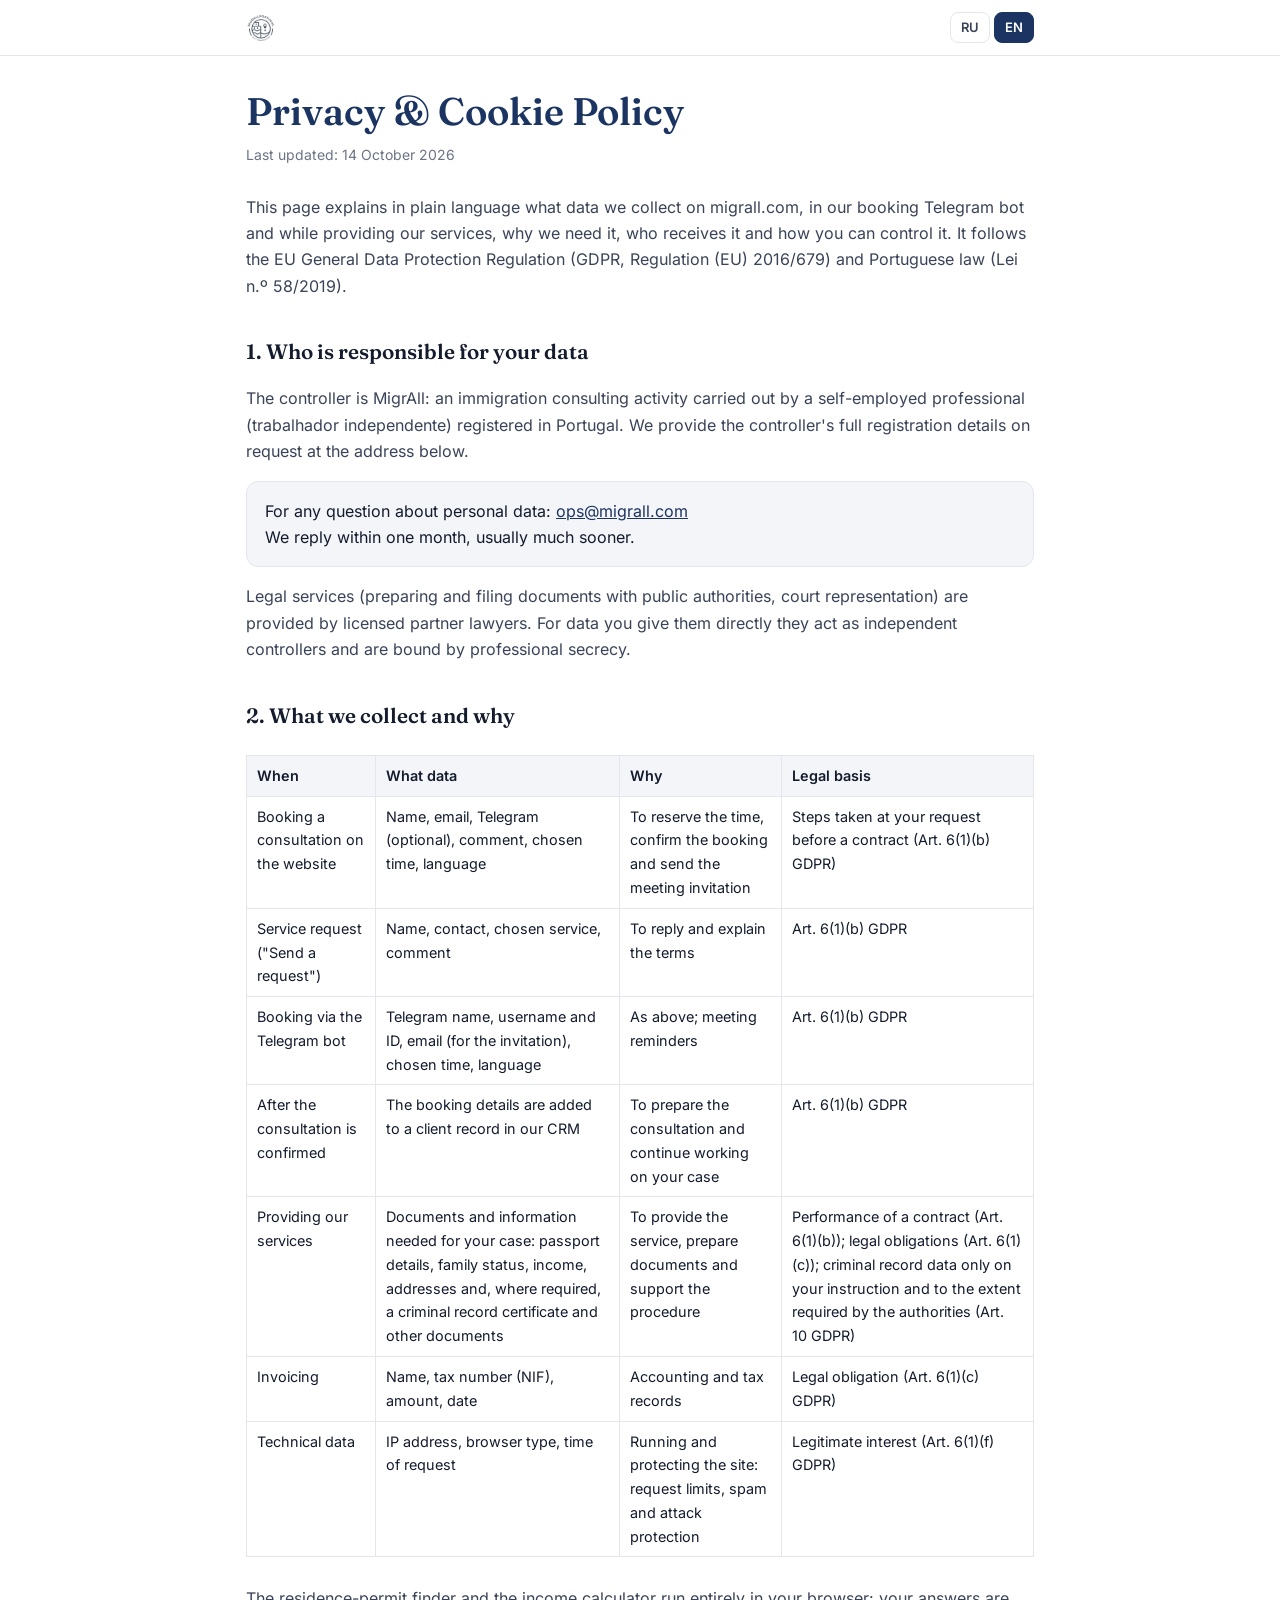
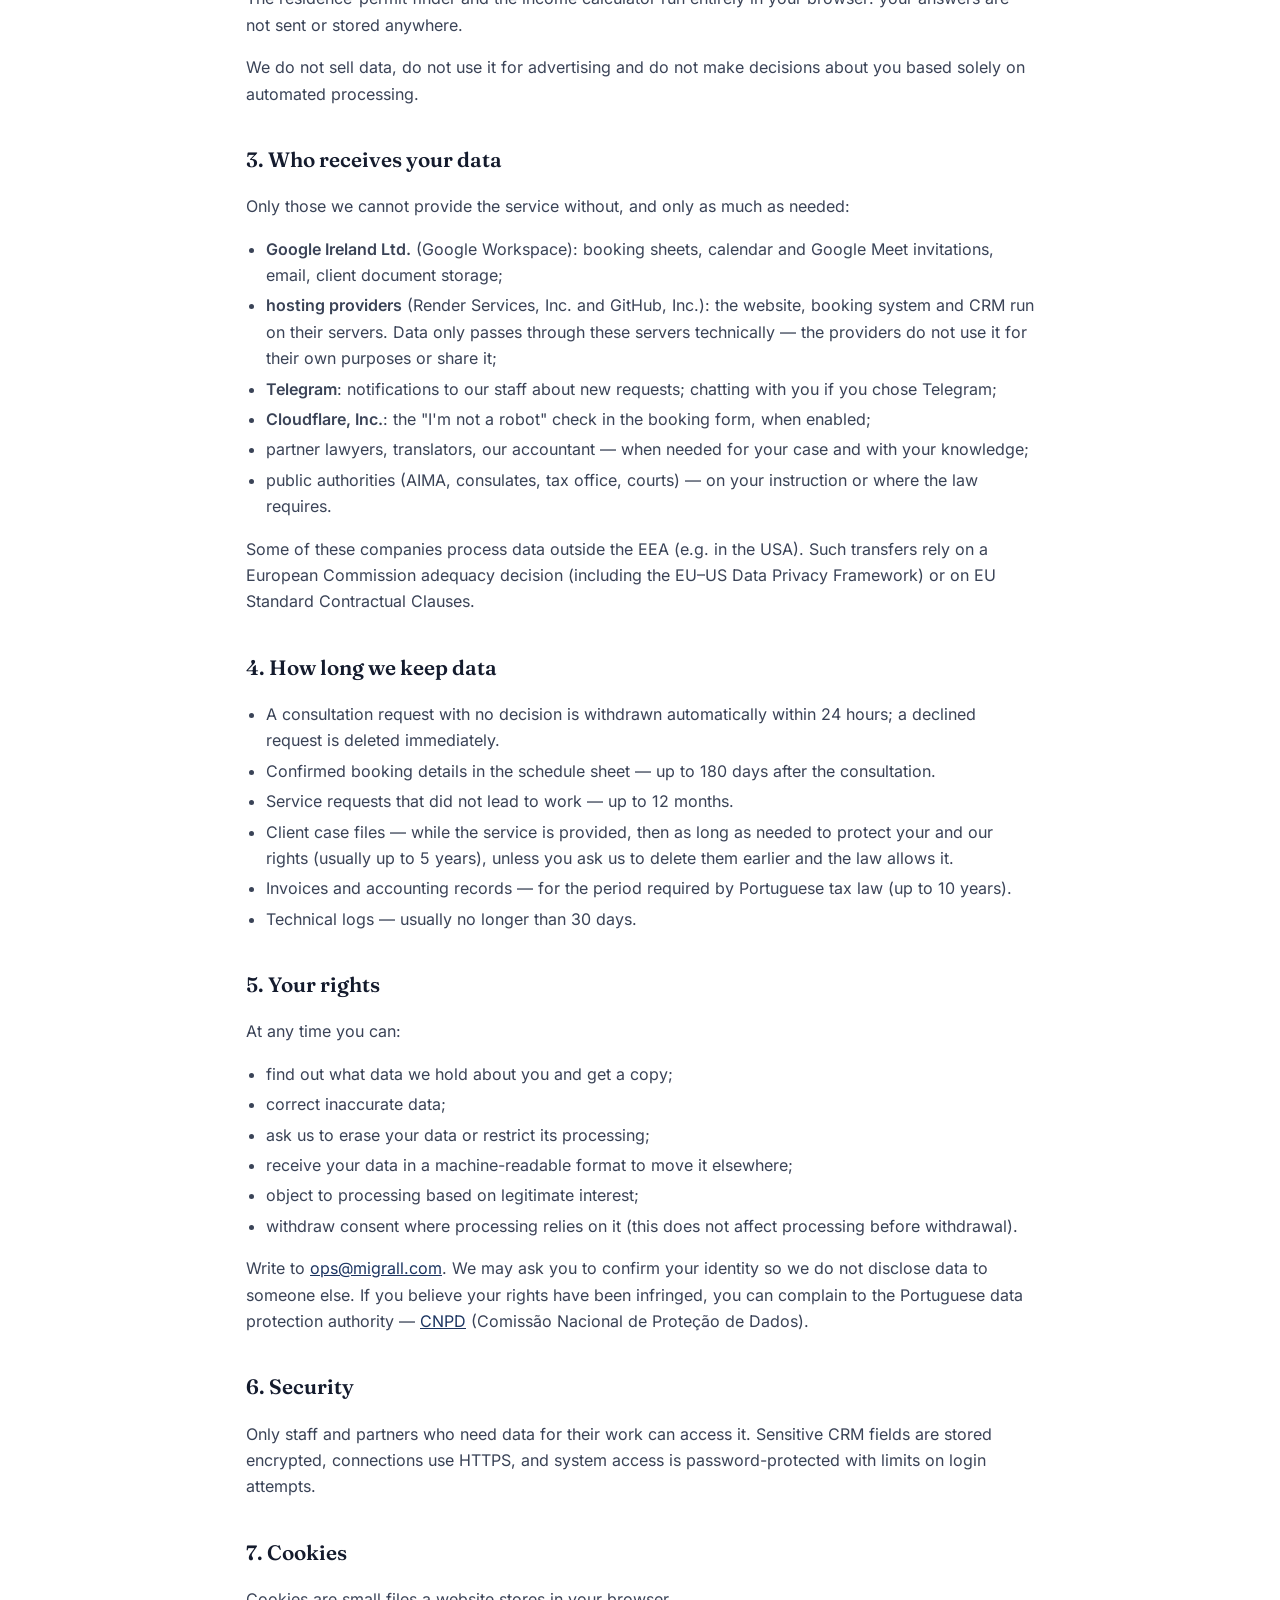
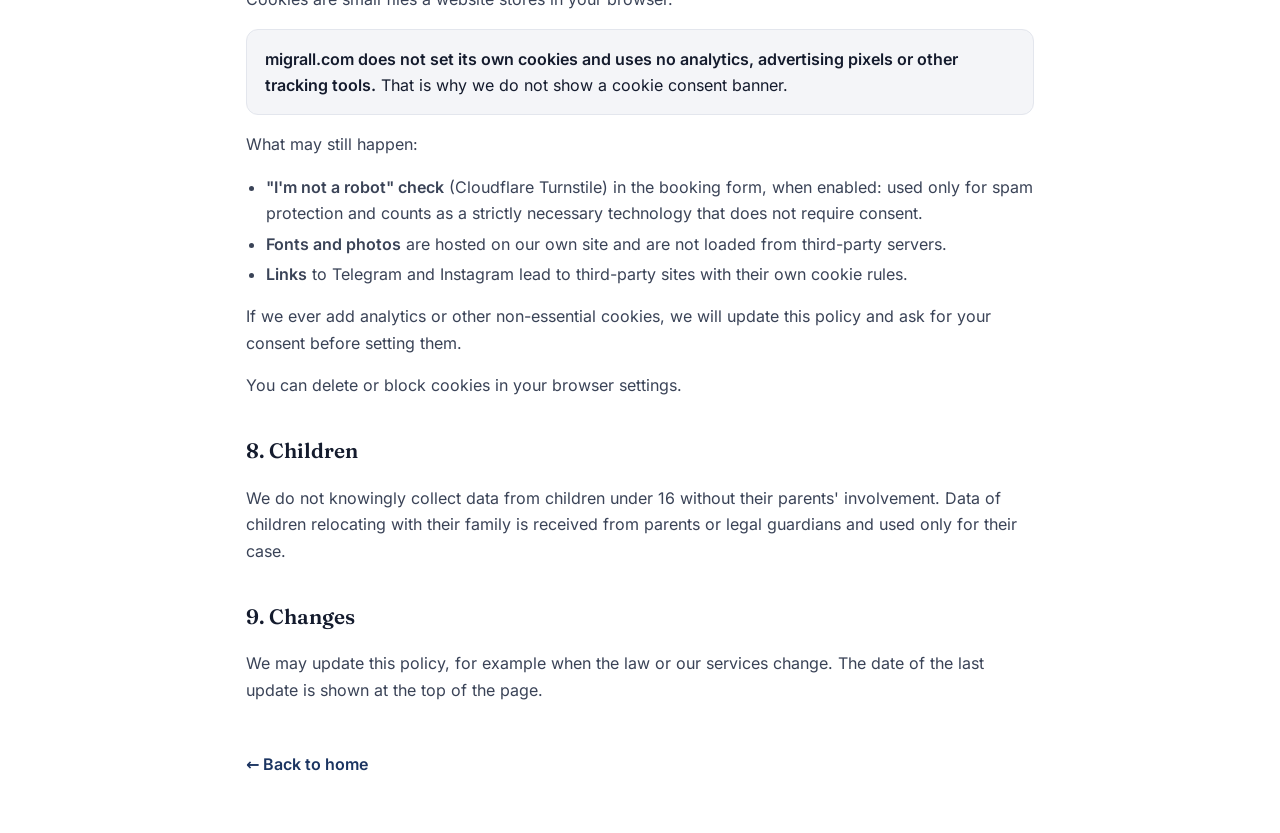
==== commit 99187a42: "Host hero photos locally instead of Unsplash; update policy Co-Authored-By: Claude Opus 5.5 <noreply" ====
--- a/privacy.html
+++ b/privacy.html
@@ -79,7 +79,6 @@
 <li><b>Google Ireland Ltd.</b> (Google Workspace): таблицы записи, календарь и приглашения Google Meet, почта, хранение документов клиентов;</li>
 <li><b>хостинг-провайдеры</b> (Render Services, Inc. и GitHub, Inc.): на их серверах работают сайт, система записи и CRM. Данные проходят через эти серверы только технически — провайдеры не используют их в своих целях и не передают другим;</li>
 <li><b>Telegram</b>: уведомления сотрудникам о новых заявках; переписка с вами, если вы выбрали Telegram для связи;</li>
-<li><b>Unsplash</b>: фотографии на главной странице загружаются с их серверов, поэтому они получают ваш IP-адрес;</li>
 <li><b>Cloudflare, Inc.</b>: проверка «я не робот» в форме записи, если она включена;</li>
 <li>адвокаты-партнёры, переводчики, бухгалтер — когда это нужно для вашего дела и с вашего ведома;</li>
 <li>государственные органы (AIMA, консульства, налоговая служба, суды) — по вашему поручению или если этого требует закон.</li>
@@ -117,8 +116,7 @@
 <p>Что всё же может происходить:</p>
 <ul>
 <li><b>Проверка «я не робот»</b> (Cloudflare Turnstile) в форме записи, если она включена: служит только для защиты от спама и относится к строго необходимым технологиям, для которых согласие не требуется.</li>
-<li><b>Фотографии</b> загружаются с серверов Unsplash: cookies они не устанавливают, но получают ваш IP-адрес, как любой сервер, к которому обращается браузер.</li>
-<li><b>Шрифты</b> размещены на нашем сайте и не загружаются со сторонних серверов.</li>
+<li><b>Шрифты и фотографии</b> размещены на нашем сайте и не загружаются со сторонних серверов.</li>
 <li><b>Ссылки</b> на Telegram и Instagram ведут на сторонние сайты со своими правилами о cookies.</li>
 </ul>
 <p>Если мы когда-нибудь добавим аналитику или другие необязательные cookies, мы обновим эту политику и будем спрашивать ваше согласие до их установки.</p>
@@ -165,7 +163,6 @@
 <li><b>Google Ireland Ltd.</b> (Google Workspace): booking sheets, calendar and Google Meet invitations, email, client document storage;</li>
 <li><b>hosting providers</b> (Render Services, Inc. and GitHub, Inc.): the website, booking system and CRM run on their servers. Data only passes through these servers technically — the providers do not use it for their own purposes or share it;</li>
 <li><b>Telegram</b>: notifications to our staff about new requests; chatting with you if you chose Telegram;</li>
-<li><b>Unsplash</b>: home-page photos load from their servers, so they receive your IP address;</li>
 <li><b>Cloudflare, Inc.</b>: the "I'm not a robot" check in the booking form, when enabled;</li>
 <li>partner lawyers, translators, our accountant — when needed for your case and with your knowledge;</li>
 <li>public authorities (AIMA, consulates, tax office, courts) — on your instruction or where the law requires.</li>
@@ -203,8 +200,7 @@
 <p>What may still happen:</p>
 <ul>
 <li><b>"I'm not a robot" check</b> (Cloudflare Turnstile) in the booking form, when enabled: used only for spam protection and counts as a strictly necessary technology that does not require consent.</li>
-<li><b>Photos</b> load from Unsplash servers: they set no cookies but receive your IP address, like any server your browser contacts.</li>
-<li><b>Fonts</b> are hosted on our own site and are not loaded from third-party servers.</li>
+<li><b>Fonts and photos</b> are hosted on our own site and are not loaded from third-party servers.</li>
 <li><b>Links</b> to Telegram and Instagram lead to third-party sites with their own cookie rules.</li>
 </ul>
 <p>If we ever add analytics or other non-essential cookies, we will update this policy and ask for your consent before setting them.</p>
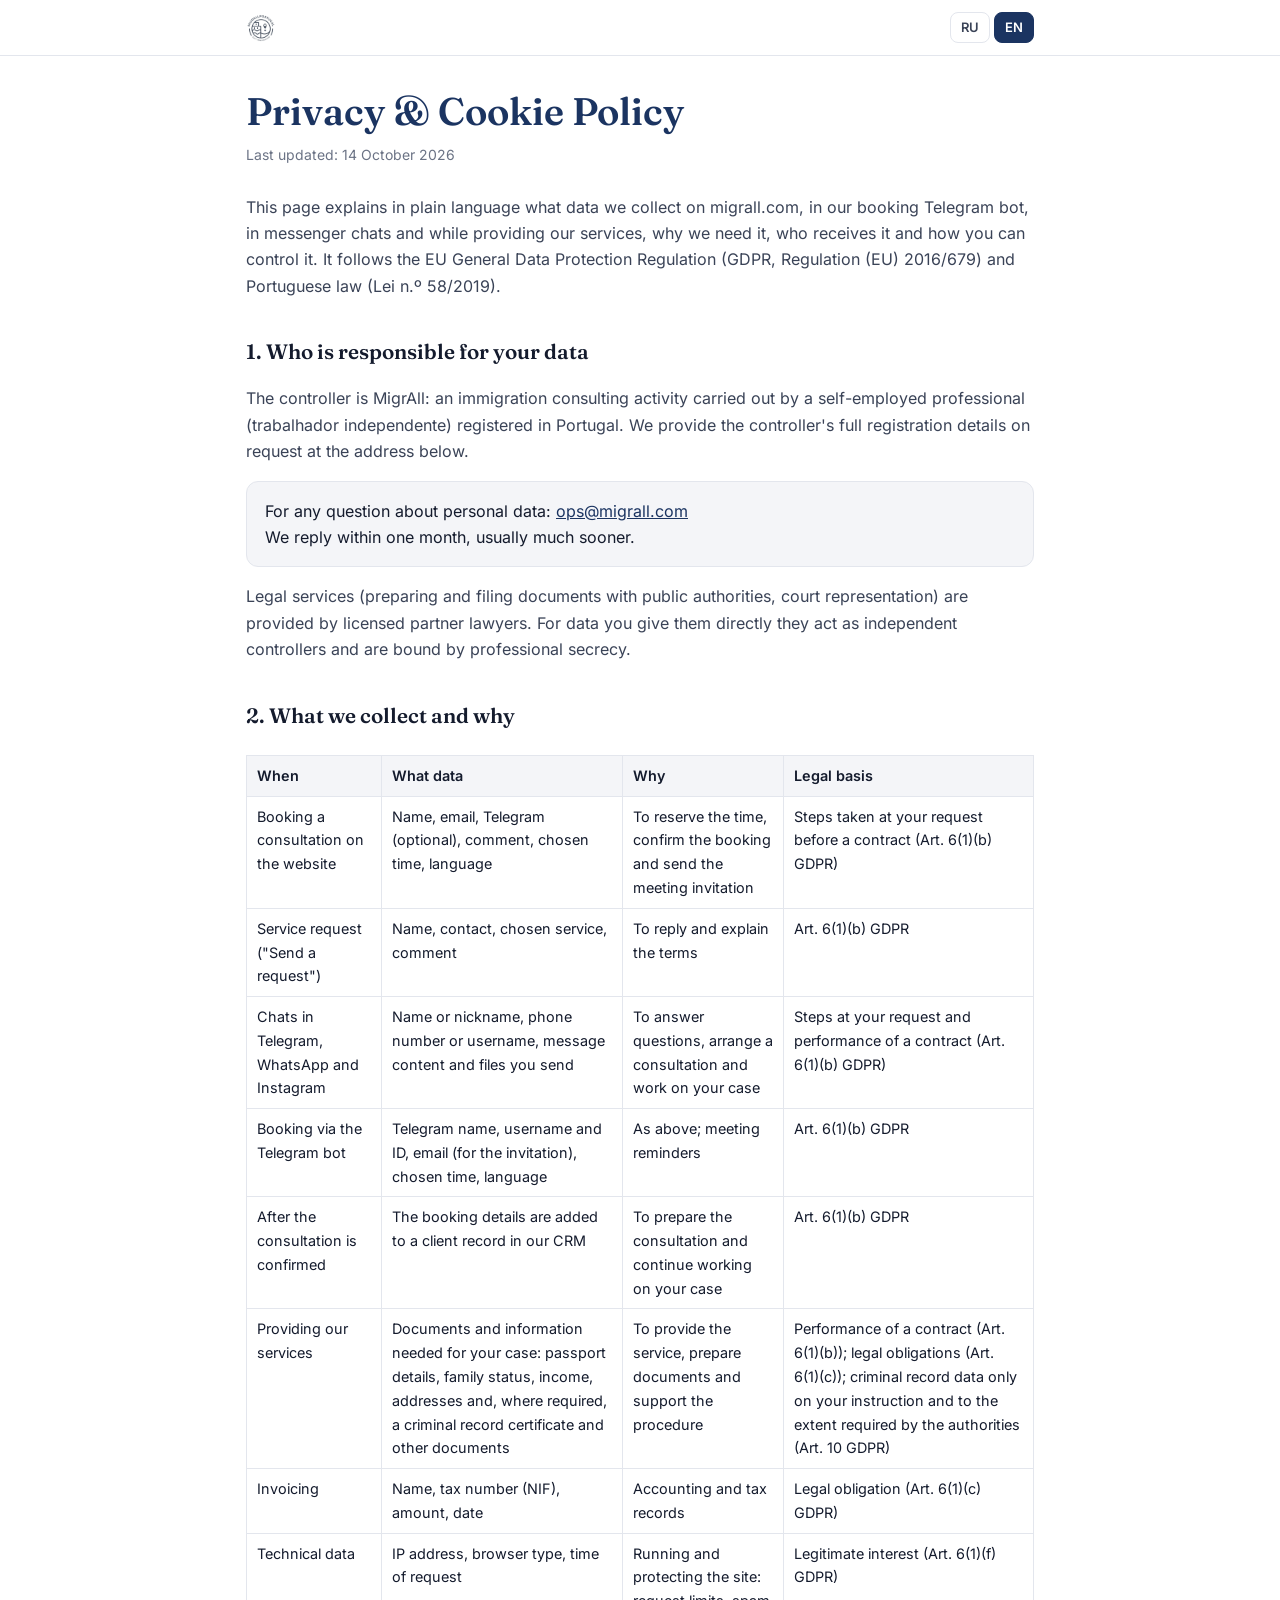
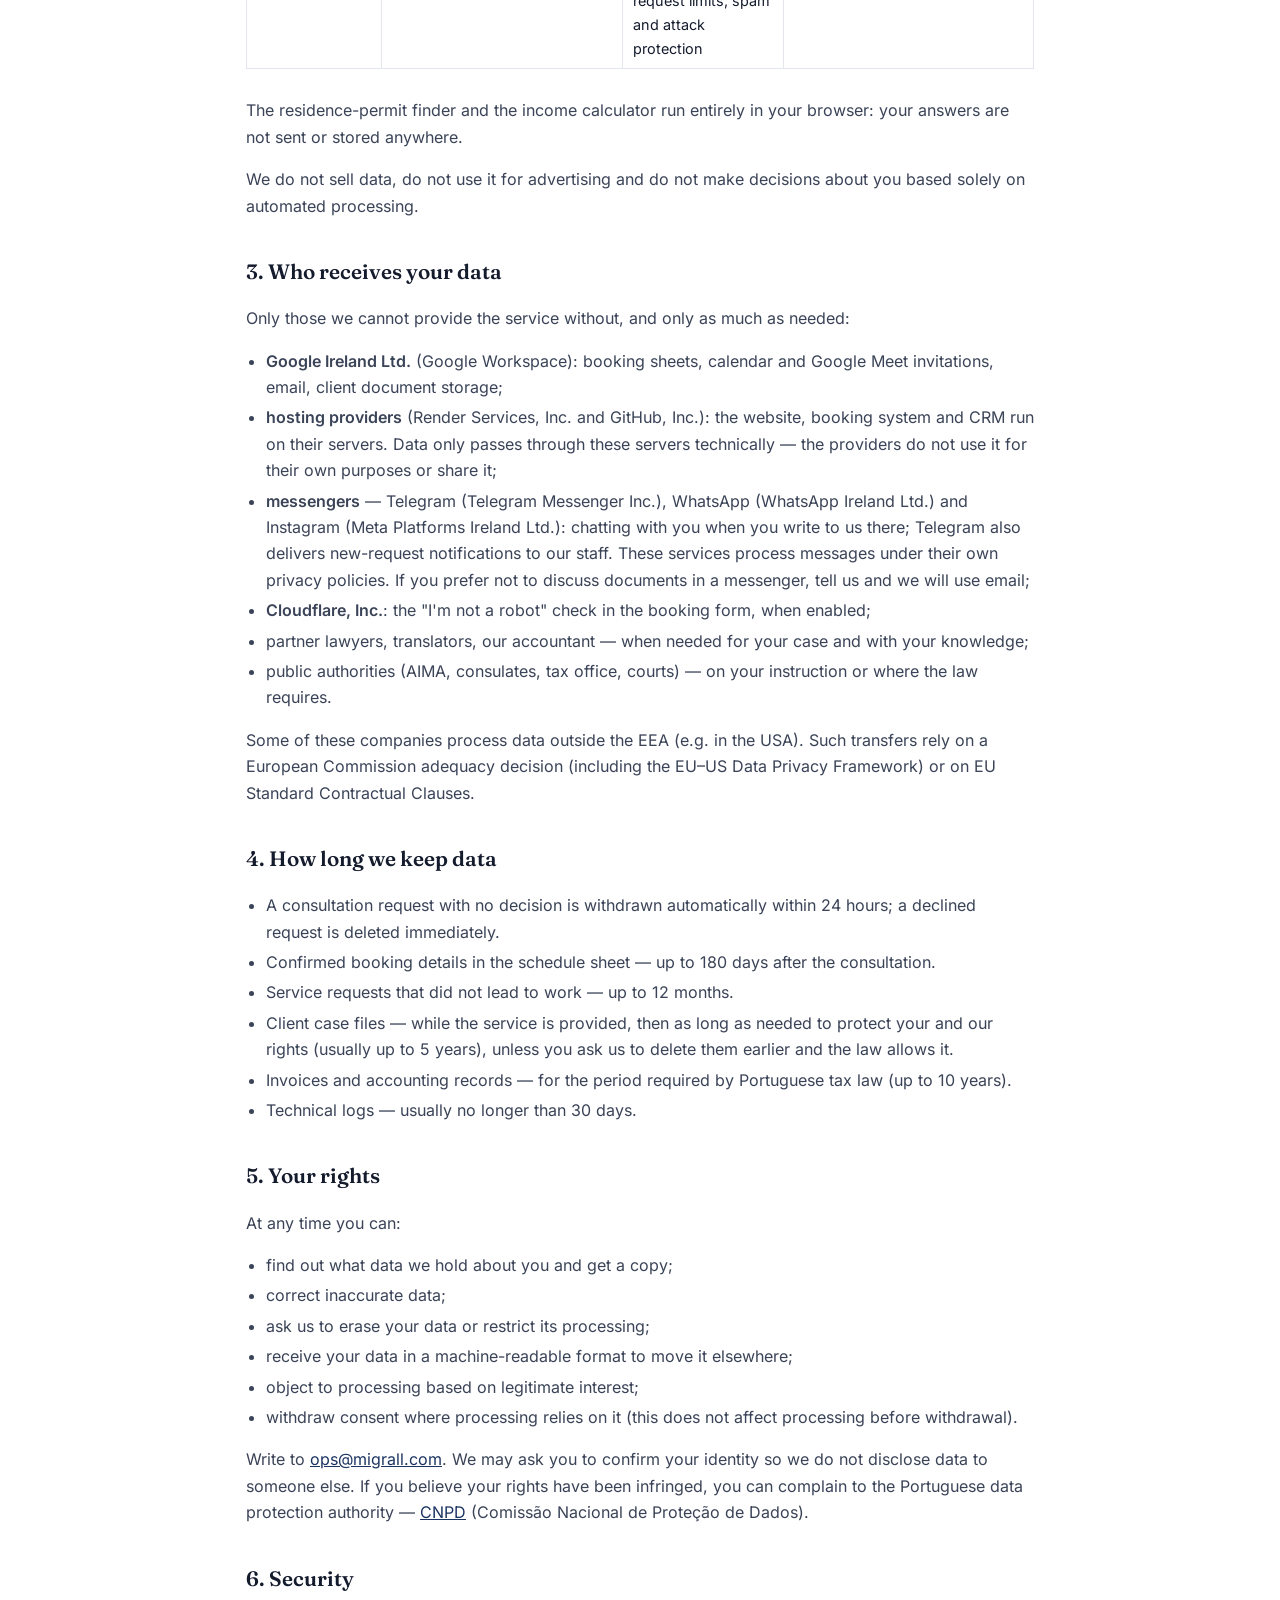
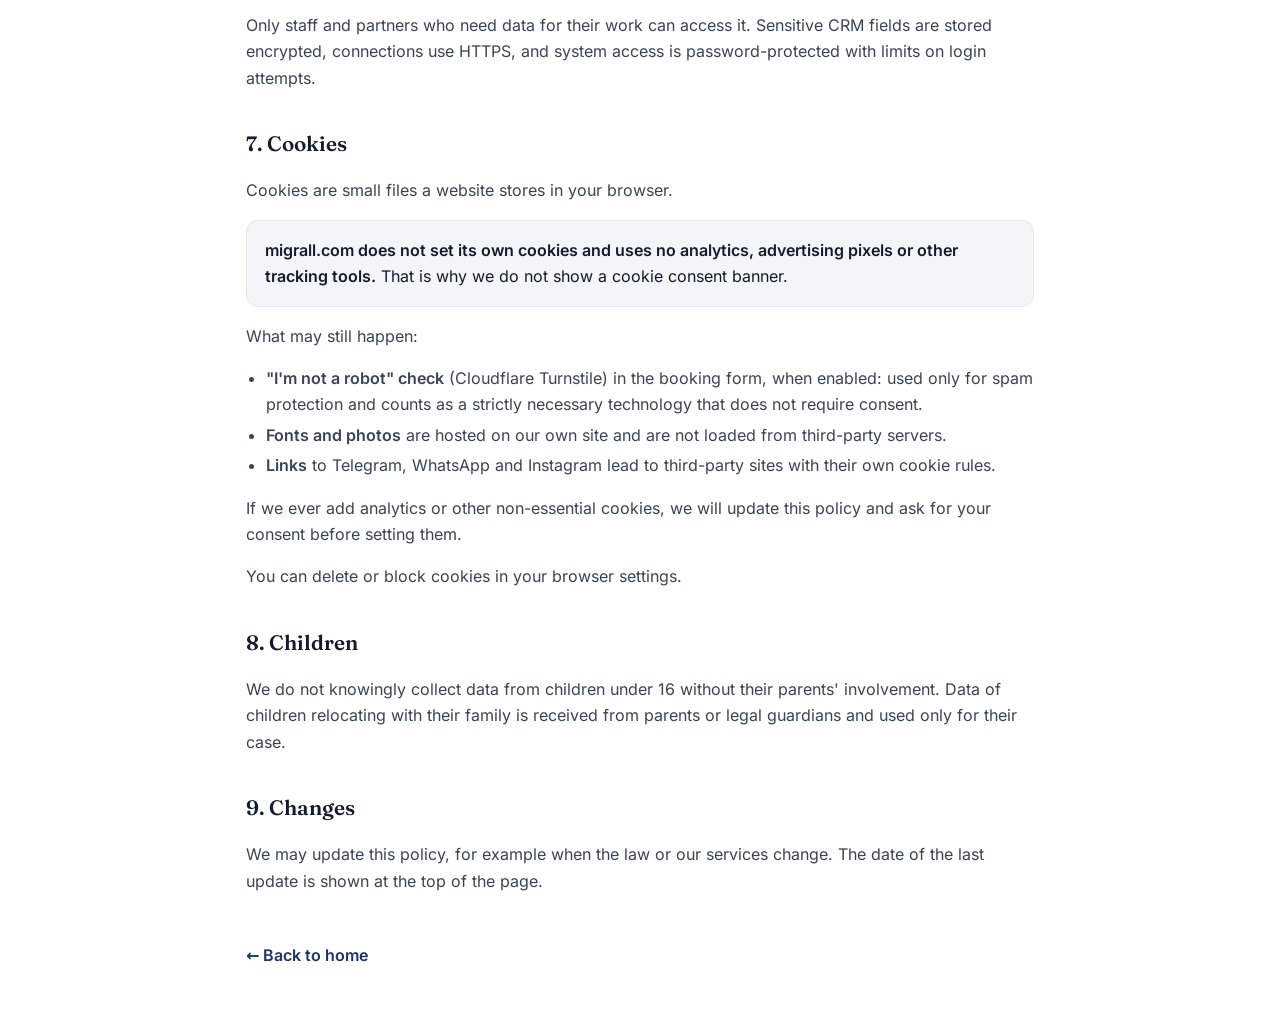
==== commit cee72d09: "Privacy: add WhatsApp and Instagram communication Co-Authored-By: Claude Opus 5.5 <noreply@anthropic" ====
--- a/privacy.html
+++ b/privacy.html
@@ -52,7 +52,7 @@
 <h1>Политика конфиденциальности и cookies</h1>
 <p class="upd">Последнее обновление: 14 октября 2026 г.</p>
 
-<p>Здесь мы простыми словами объясняем, какие данные собираем на сайте migrall.com, в Telegram-боте записи и при оказании услуг, зачем они нужны, кому передаются и как вы можете ими управлять. Политика составлена в соответствии с Общим регламентом ЕС о защите данных (GDPR, Регламент (ЕС) 2016/679) и законодательством Португалии (Lei n.º 58/2019).</p>
+<p>Здесь мы простыми словами объясняем, какие данные собираем на сайте migrall.com, в Telegram-боте записи, в переписке в мессенджерах и при оказании услуг, зачем они нужны, кому передаются и как вы можете ими управлять. Политика составлена в соответствии с Общим регламентом ЕС о защите данных (GDPR, Регламент (ЕС) 2016/679) и законодательством Португалии (Lei n.º 58/2019).</p>
 
 <h2>1. Кто отвечает за ваши данные</h2>
 <p>Оператор (responsável pelo tratamento) — MigrAll: консалтинговая деятельность в сфере иммиграции, которую ведёт индивидуальный предприниматель (trabalhador independente), зарегистрированный в Португалии. Полные регистрационные данные оператора мы сообщаем по запросу на адрес ниже.</p>
@@ -64,6 +64,7 @@
 <tr><th>Когда</th><th>Какие данные</th><th>Зачем</th><th>Правовое основание</th></tr>
 <tr><td>Запись на консультацию на сайте</td><td>Имя, email, Telegram (по желанию), комментарий, выбранное время, язык</td><td>Зарезервировать время, подтвердить запись, прислать приглашение на встречу</td><td>Действия по вашему запросу до заключения договора (ст. 6(1)(b) GDPR)</td></tr>
 <tr><td>Заявка на услугу («Написать запрос»)</td><td>Имя, контакт для связи, выбранная услуга, комментарий</td><td>Ответить на заявку и рассказать об условиях</td><td>Ст. 6(1)(b) GDPR</td></tr>
+<tr><td>Переписка в Telegram, WhatsApp и Instagram</td><td>Имя или ник, номер телефона или username, содержание сообщений и присланные файлы</td><td>Ответить на вопросы, договориться о консультации, вести работу по вашему делу</td><td>Действия по вашему запросу и исполнение договора (ст. 6(1)(b) GDPR)</td></tr>
 <tr><td>Запись через Telegram-бота</td><td>Имя и username в Telegram, Telegram ID, email (для приглашения), выбранное время, язык</td><td>То же, что при записи на сайте; напоминания о встрече</td><td>Ст. 6(1)(b) GDPR</td></tr>
 <tr><td>После подтверждения консультации</td><td>Данные из записи заносятся в карточку клиента в нашей CRM</td><td>Подготовка к консультации и дальнейшая работа по вашему делу</td><td>Ст. 6(1)(b) GDPR</td></tr>
 <tr><td>Оказание услуг</td><td>Документы и сведения, нужные для вашего дела: паспортные данные, семейное положение, сведения о доходах, адреса, при необходимости — справка о несудимости и другие документы</td><td>Оказать услугу, подготовить документы, сопровождать процедуру</td><td>Исполнение договора (ст. 6(1)(b)); выполнение требований закона (ст. 6(1)(c)); сведения о судимости — только по вашему поручению и в объёме, требуемом государственными органами (ст. 10 GDPR)</td></tr>
@@ -78,7 +79,7 @@
 <ul>
 <li><b>Google Ireland Ltd.</b> (Google Workspace): таблицы записи, календарь и приглашения Google Meet, почта, хранение документов клиентов;</li>
 <li><b>хостинг-провайдеры</b> (Render Services, Inc. и GitHub, Inc.): на их серверах работают сайт, система записи и CRM. Данные проходят через эти серверы только технически — провайдеры не используют их в своих целях и не передают другим;</li>
-<li><b>Telegram</b>: уведомления сотрудникам о новых заявках; переписка с вами, если вы выбрали Telegram для связи;</li>
+<li><b>мессенджеры</b> — Telegram (Telegram Messenger Inc.), WhatsApp (WhatsApp Ireland Ltd.) и Instagram (Meta Platforms Ireland Ltd.): переписка с вами, если вы пишете нам там; в Telegram также приходят уведомления сотрудникам о новых заявках. Эти сервисы обрабатывают сообщения по своим правилам конфиденциальности. Если не хотите обсуждать документы в мессенджере, скажите — предложим email;</li>
 <li><b>Cloudflare, Inc.</b>: проверка «я не робот» в форме записи, если она включена;</li>
 <li>адвокаты-партнёры, переводчики, бухгалтер — когда это нужно для вашего дела и с вашего ведома;</li>
 <li>государственные органы (AIMA, консульства, налоговая служба, суды) — по вашему поручению или если этого требует закон.</li>
@@ -117,7 +118,7 @@
 <ul>
 <li><b>Проверка «я не робот»</b> (Cloudflare Turnstile) в форме записи, если она включена: служит только для защиты от спама и относится к строго необходимым технологиям, для которых согласие не требуется.</li>
 <li><b>Шрифты и фотографии</b> размещены на нашем сайте и не загружаются со сторонних серверов.</li>
-<li><b>Ссылки</b> на Telegram и Instagram ведут на сторонние сайты со своими правилами о cookies.</li>
+<li><b>Ссылки</b> на Telegram, WhatsApp и Instagram ведут на сторонние сайты со своими правилами о cookies.</li>
 </ul>
 <p>Если мы когда-нибудь добавим аналитику или другие необязательные cookies, мы обновим эту политику и будем спрашивать ваше согласие до их установки.</p>
 <p>Удалить или заблокировать cookies можно в настройках браузера.</p>
@@ -136,7 +137,7 @@
 <h1>Privacy &amp; Cookie Policy</h1>
 <p class="upd">Last updated: 14 October 2026</p>
 
-<p>This page explains in plain language what data we collect on migrall.com, in our booking Telegram bot and while providing our services, why we need it, who receives it and how you can control it. It follows the EU General Data Protection Regulation (GDPR, Regulation (EU) 2016/679) and Portuguese law (Lei n.º 58/2019).</p>
+<p>This page explains in plain language what data we collect on migrall.com, in our booking Telegram bot, in messenger chats and while providing our services, why we need it, who receives it and how you can control it. It follows the EU General Data Protection Regulation (GDPR, Regulation (EU) 2016/679) and Portuguese law (Lei n.º 58/2019).</p>
 
 <h2>1. Who is responsible for your data</h2>
 <p>The controller is MigrAll: an immigration consulting activity carried out by a self-employed professional (trabalhador independente) registered in Portugal. We provide the controller's full registration details on request at the address below.</p>
@@ -148,6 +149,7 @@
 <tr><th>When</th><th>What data</th><th>Why</th><th>Legal basis</th></tr>
 <tr><td>Booking a consultation on the website</td><td>Name, email, Telegram (optional), comment, chosen time, language</td><td>To reserve the time, confirm the booking and send the meeting invitation</td><td>Steps taken at your request before a contract (Art. 6(1)(b) GDPR)</td></tr>
 <tr><td>Service request ("Send a request")</td><td>Name, contact, chosen service, comment</td><td>To reply and explain the terms</td><td>Art. 6(1)(b) GDPR</td></tr>
+<tr><td>Chats in Telegram, WhatsApp and Instagram</td><td>Name or nickname, phone number or username, message content and files you send</td><td>To answer questions, arrange a consultation and work on your case</td><td>Steps at your request and performance of a contract (Art. 6(1)(b) GDPR)</td></tr>
 <tr><td>Booking via the Telegram bot</td><td>Telegram name, username and ID, email (for the invitation), chosen time, language</td><td>As above; meeting reminders</td><td>Art. 6(1)(b) GDPR</td></tr>
 <tr><td>After the consultation is confirmed</td><td>The booking details are added to a client record in our CRM</td><td>To prepare the consultation and continue working on your case</td><td>Art. 6(1)(b) GDPR</td></tr>
 <tr><td>Providing our services</td><td>Documents and information needed for your case: passport details, family status, income, addresses and, where required, a criminal record certificate and other documents</td><td>To provide the service, prepare documents and support the procedure</td><td>Performance of a contract (Art. 6(1)(b)); legal obligations (Art. 6(1)(c)); criminal record data only on your instruction and to the extent required by the authorities (Art. 10 GDPR)</td></tr>
@@ -162,7 +164,7 @@
 <ul>
 <li><b>Google Ireland Ltd.</b> (Google Workspace): booking sheets, calendar and Google Meet invitations, email, client document storage;</li>
 <li><b>hosting providers</b> (Render Services, Inc. and GitHub, Inc.): the website, booking system and CRM run on their servers. Data only passes through these servers technically — the providers do not use it for their own purposes or share it;</li>
-<li><b>Telegram</b>: notifications to our staff about new requests; chatting with you if you chose Telegram;</li>
+<li><b>messengers</b> — Telegram (Telegram Messenger Inc.), WhatsApp (WhatsApp Ireland Ltd.) and Instagram (Meta Platforms Ireland Ltd.): chatting with you when you write to us there; Telegram also delivers new-request notifications to our staff. These services process messages under their own privacy policies. If you prefer not to discuss documents in a messenger, tell us and we will use email;</li>
 <li><b>Cloudflare, Inc.</b>: the "I'm not a robot" check in the booking form, when enabled;</li>
 <li>partner lawyers, translators, our accountant — when needed for your case and with your knowledge;</li>
 <li>public authorities (AIMA, consulates, tax office, courts) — on your instruction or where the law requires.</li>
@@ -201,7 +203,7 @@
 <ul>
 <li><b>"I'm not a robot" check</b> (Cloudflare Turnstile) in the booking form, when enabled: used only for spam protection and counts as a strictly necessary technology that does not require consent.</li>
 <li><b>Fonts and photos</b> are hosted on our own site and are not loaded from third-party servers.</li>
-<li><b>Links</b> to Telegram and Instagram lead to third-party sites with their own cookie rules.</li>
+<li><b>Links</b> to Telegram, WhatsApp and Instagram lead to third-party sites with their own cookie rules.</li>
 </ul>
 <p>If we ever add analytics or other non-essential cookies, we will update this policy and ask for your consent before setting them.</p>
 <p>You can delete or block cookies in your browser settings.</p>
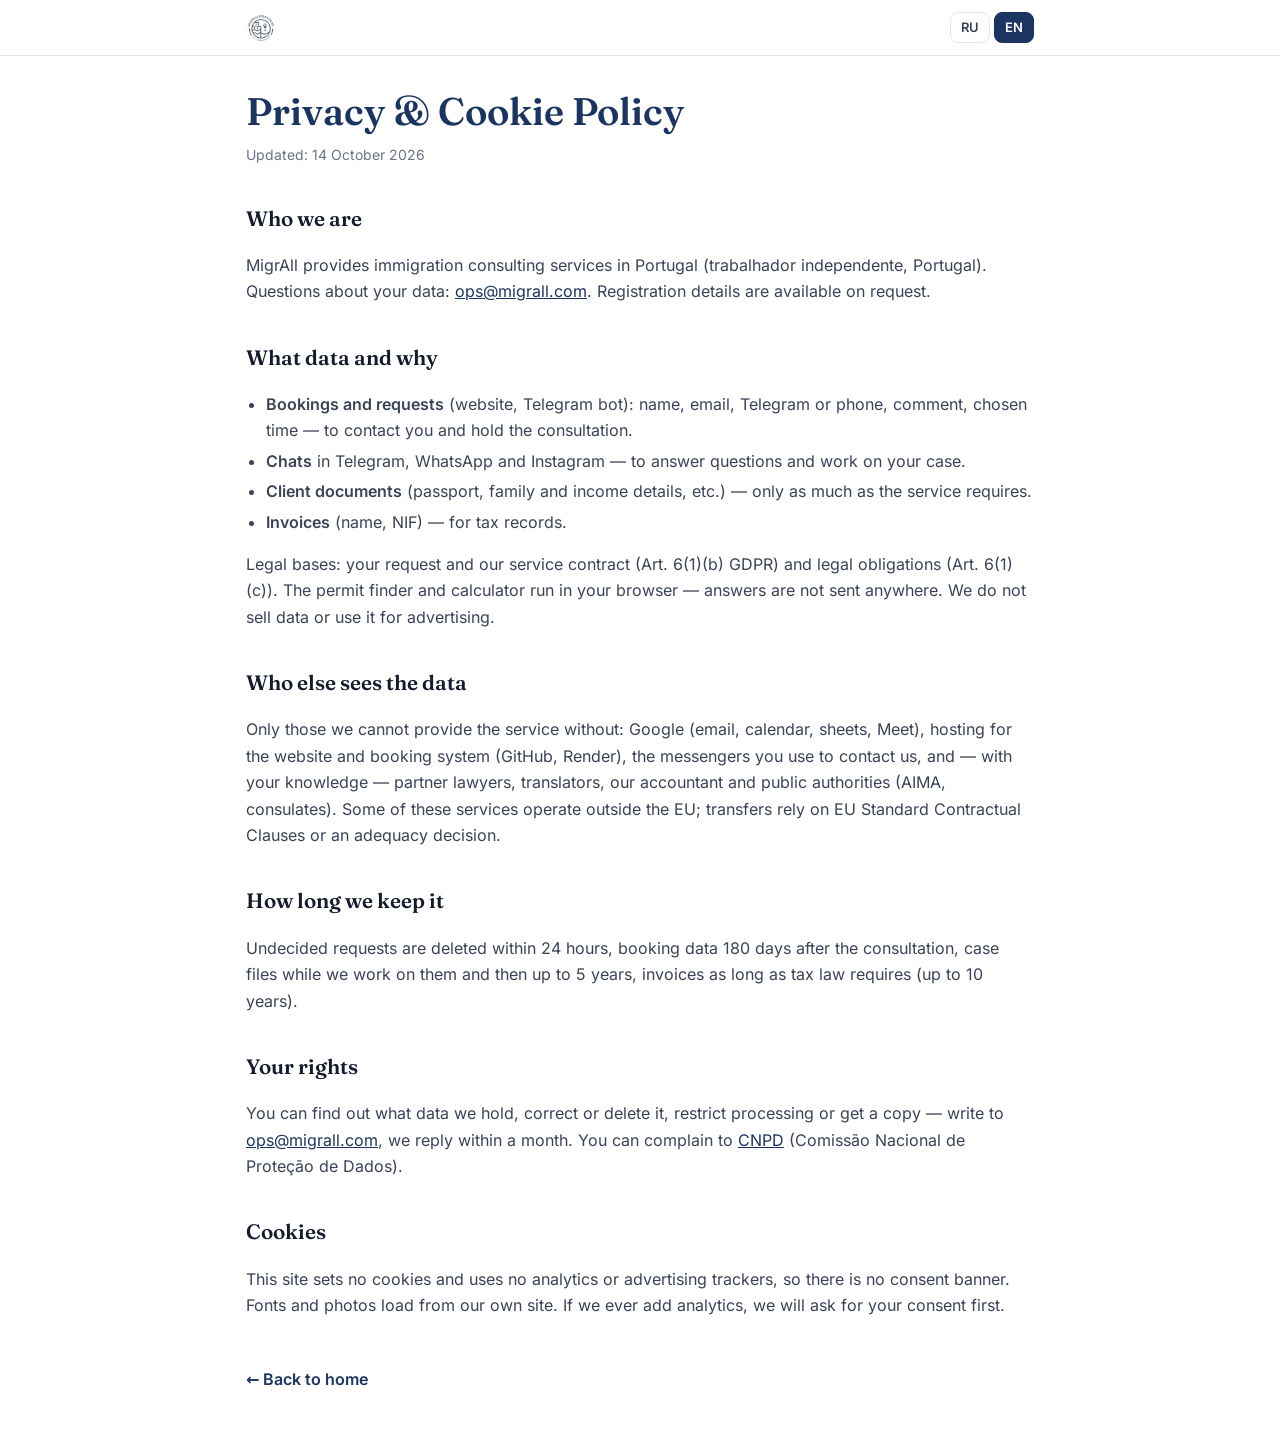
==== commit 6c48d33c: "Privacy: shorten policy to a one-page summary (RU/EN) Co-Authored-By: Claude Opus 5.5 <noreply@anthr" ====
--- a/privacy.html
+++ b/privacy.html
@@ -50,84 +50,31 @@
 <!-- ═════════════════════════ RU ═════════════════════════ -->
 <div data-l="ru">
 <h1>Политика конфиденциальности и cookies</h1>
-<p class="upd">Последнее обновление: 14 октября 2026 г.</p>
+<p class="upd">Обновлено: 14 октября 2026 г.</p>
 
-<p>Здесь мы простыми словами объясняем, какие данные собираем на сайте migrall.com, в Telegram-боте записи, в переписке в мессенджерах и при оказании услуг, зачем они нужны, кому передаются и как вы можете ими управлять. Политика составлена в соответствии с Общим регламентом ЕС о защите данных (GDPR, Регламент (ЕС) 2016/679) и законодательством Португалии (Lei n.º 58/2019).</p>
+<h2>Кто мы</h2>
+<p>MigrAll — консалтинговые услуги в сфере иммиграции в Португалии (trabalhador independente, Португалия). Вопросы о ваших данных: <a href="mailto:ops@migrall.com">ops@migrall.com</a>. Регистрационные данные сообщаем по запросу.</p>
 
-<h2>1. Кто отвечает за ваши данные</h2>
-<p>Оператор (responsável pelo tratamento) — MigrAll: консалтинговая деятельность в сфере иммиграции, которую ведёт индивидуальный предприниматель (trabalhador independente), зарегистрированный в Португалии. Полные регистрационные данные оператора мы сообщаем по запросу на адрес ниже.</p>
-<div class="box">По любым вопросам о персональных данных: <a href="mailto:ops@migrall.com">ops@migrall.com</a><br>Мы отвечаем в течение одного месяца, как правило — быстрее.</div>
-<p>Юридические услуги (подготовка и подача документов в государственные органы, представительство в суде) оказывают лицензированные адвокаты-партнёры. Для данных, которые вы передаёте им напрямую, они действуют как самостоятельные операторы и соблюдают адвокатскую тайну.</p>
+<h2>Какие данные и зачем</h2>
+<ul>
+<li><b>Запись и заявки</b> (сайт, Telegram-бот): имя, email, Telegram или телефон, комментарий, выбранное время — чтобы связаться с вами и провести консультацию.</li>
+<li><b>Переписка</b> в Telegram, WhatsApp и Instagram — чтобы отвечать на вопросы и вести ваше дело.</li>
+<li><b>Документы клиентов</b> (паспорт, сведения о семье и доходах и т. п.) — только в объёме, нужном для услуги.</li>
+<li><b>Счета</b> (имя, NIF) — для налогового учёта.</li>
+</ul>
+<p>Основания: ваш запрос и договор об услугах (ст. 6(1)(b) GDPR), требования закона (ст. 6(1)(c)). Подбор ВНЖ и калькулятор работают в вашем браузере — ответы никуда не отправляются. Мы не продаём данные и не используем их для рекламы.</p>
 
-<h2>2. Какие данные мы собираем и зачем</h2>
-<div class="scroll"><table class="tbl">
-<tr><th>Когда</th><th>Какие данные</th><th>Зачем</th><th>Правовое основание</th></tr>
-<tr><td>Запись на консультацию на сайте</td><td>Имя, email, Telegram (по желанию), комментарий, выбранное время, язык</td><td>Зарезервировать время, подтвердить запись, прислать приглашение на встречу</td><td>Действия по вашему запросу до заключения договора (ст. 6(1)(b) GDPR)</td></tr>
-<tr><td>Заявка на услугу («Написать запрос»)</td><td>Имя, контакт для связи, выбранная услуга, комментарий</td><td>Ответить на заявку и рассказать об условиях</td><td>Ст. 6(1)(b) GDPR</td></tr>
-<tr><td>Переписка в Telegram, WhatsApp и Instagram</td><td>Имя или ник, номер телефона или username, содержание сообщений и присланные файлы</td><td>Ответить на вопросы, договориться о консультации, вести работу по вашему делу</td><td>Действия по вашему запросу и исполнение договора (ст. 6(1)(b) GDPR)</td></tr>
-<tr><td>Запись через Telegram-бота</td><td>Имя и username в Telegram, Telegram ID, email (для приглашения), выбранное время, язык</td><td>То же, что при записи на сайте; напоминания о встрече</td><td>Ст. 6(1)(b) GDPR</td></tr>
-<tr><td>После подтверждения консультации</td><td>Данные из записи заносятся в карточку клиента в нашей CRM</td><td>Подготовка к консультации и дальнейшая работа по вашему делу</td><td>Ст. 6(1)(b) GDPR</td></tr>
-<tr><td>Оказание услуг</td><td>Документы и сведения, нужные для вашего дела: паспортные данные, семейное положение, сведения о доходах, адреса, при необходимости — справка о несудимости и другие документы</td><td>Оказать услугу, подготовить документы, сопровождать процедуру</td><td>Исполнение договора (ст. 6(1)(b)); выполнение требований закона (ст. 6(1)(c)); сведения о судимости — только по вашему поручению и в объёме, требуемом государственными органами (ст. 10 GDPR)</td></tr>
-<tr><td>Счета и оплата услуг</td><td>Имя, налоговый номер (NIF), сумма, дата</td><td>Бухгалтерский и налоговый учёт</td><td>Требование закона (ст. 6(1)(c) GDPR)</td></tr>
-<tr><td>Технические данные</td><td>IP-адрес, тип браузера, время запроса</td><td>Работа и защита сайта: ограничение числа заявок, защита от спама и атак</td><td>Законный интерес (ст. 6(1)(f) GDPR)</td></tr>
-</table></div>
-<p>Подбор ВНЖ и калькулятор дохода работают прямо в вашем браузере: ответы никуда не отправляются и не сохраняются.</p>
-<p>Мы не продаём данные, не используем их для рекламы и не принимаем решений о вас исключительно автоматически.</p>
+<h2>Кто ещё видит данные</h2>
+<p>Только те, без кого мы не можем оказать услугу: Google (почта, календарь, таблицы, Meet), хостинг сайта и системы записи (GitHub, Render), мессенджеры, через которые вы с нами общаетесь, а также — с вашего ведома — адвокаты-партнёры, переводчики, бухгалтер и государственные органы (AIMA, консульства). Часть этих сервисов работает за пределами ЕС; передача идёт по стандартным договорным условиям ЕС или решению о достаточности защиты.</p>
 
-<h2>3. Кому мы передаём данные</h2>
-<p>Только тем, без кого не можем оказать услугу, и только в нужном объёме:</p>
-<ul>
-<li><b>Google Ireland Ltd.</b> (Google Workspace): таблицы записи, календарь и приглашения Google Meet, почта, хранение документов клиентов;</li>
-<li><b>хостинг-провайдеры</b> (Render Services, Inc. и GitHub, Inc.): на их серверах работают сайт, система записи и CRM. Данные проходят через эти серверы только технически — провайдеры не используют их в своих целях и не передают другим;</li>
-<li><b>мессенджеры</b> — Telegram (Telegram Messenger Inc.), WhatsApp (WhatsApp Ireland Ltd.) и Instagram (Meta Platforms Ireland Ltd.): переписка с вами, если вы пишете нам там; в Telegram также приходят уведомления сотрудникам о новых заявках. Эти сервисы обрабатывают сообщения по своим правилам конфиденциальности. Если не хотите обсуждать документы в мессенджере, скажите — предложим email;</li>
-<li><b>Cloudflare, Inc.</b>: проверка «я не робот» в форме записи, если она включена;</li>
-<li>адвокаты-партнёры, переводчики, бухгалтер — когда это нужно для вашего дела и с вашего ведома;</li>
-<li>государственные органы (AIMA, консульства, налоговая служба, суды) — по вашему поручению или если этого требует закон.</li>
-</ul>
-<p>Некоторые из этих компаний обрабатывают данные за пределами ЕЭЗ (например, в США). В таких случаях передача основана на решении Европейской комиссии о достаточности защиты (в т. ч. EU–US Data Privacy Framework) или на стандартных договорных условиях ЕС.</p>
+<h2>Сколько храним</h2>
+<p>Заявки без решения удаляются в течение 24 часов, данные записи — через 180 дней после консультации, материалы дела — пока идёт работа и затем до 5 лет, счета — столько, сколько требует налоговое законодательство (до 10 лет).</p>
 
-<h2>4. Как долго мы храним данные</h2>
-<ul>
-<li>Заявка на консультацию, по которой не принято решение, снимается автоматически в течение 24 часов; отклонённая — удаляется сразу.</li>
-<li>Данные подтверждённой записи в таблице расписания — до 180 дней после консультации.</li>
-<li>Заявки на услуги, которые не переросли в работу, — до 12 месяцев.</li>
-<li>Материалы клиентского дела — пока оказывается услуга, затем столько, сколько нужно для защиты наших и ваших прав (как правило, до 5 лет), если вы не попросите удалить их раньше и закон это позволяет.</li>
-<li>Счета и бухгалтерские документы — в течение срока, установленного налоговым законодательством Португалии (до 10 лет).</li>
-<li>Технические журналы — обычно не дольше 30 дней.</li>
-</ul>
+<h2>Ваши права</h2>
+<p>Вы можете узнать, какие данные у нас есть, исправить или удалить их, ограничить обработку или получить копию — напишите на <a href="mailto:ops@migrall.com">ops@migrall.com</a>, ответим в течение месяца. Жалобу можно подать в <a href="https://www.cnpd.pt" target="_blank" rel="noopener">CNPD</a> (Comissão Nacional de Proteção de Dados).</p>
 
-<h2>5. Ваши права</h2>
-<p>Вы можете в любой момент:</p>
-<ul>
-<li>узнать, какие ваши данные у нас есть, и получить копию;</li>
-<li>исправить неточные данные;</li>
-<li>попросить удалить данные или ограничить их обработку;</li>
-<li>получить данные в машиночитаемом формате для передачи другому сервису;</li>
-<li>возразить против обработки на основании законного интереса;</li>
-<li>отозвать согласие, если обработка на нём основана (это не влияет на законность обработки до отзыва).</li>
-</ul>
-<p>Напишите на <a href="mailto:ops@migrall.com">ops@migrall.com</a>. Иногда мы попросим подтвердить личность, чтобы не передать данные постороннему. Если вы считаете, что ваши права нарушены, вы можете подать жалобу в Национальную комиссию по защите данных Португалии — <a href="https://www.cnpd.pt" target="_blank" rel="noopener">CNPD</a> (Comissão Nacional de Proteção de Dados).</p>
-
-<h2>6. Безопасность</h2>
-<p>Доступ к данным есть только у сотрудников и партнёров, которым он нужен для работы. Чувствительные поля в CRM хранятся в зашифрованном виде, соединения защищены HTTPS, доступ к системам — по паролю с ограничением попыток входа.</p>
-
-<h2>7. Cookies</h2>
-<p>Cookies — это небольшие файлы, которые сайт сохраняет в вашем браузере.</p>
-<div class="box"><b>Сайт migrall.com не устанавливает собственных cookies и не использует аналитику, рекламные пиксели или другие средства слежения.</b> Поэтому мы не показываем баннер согласия на cookies.</div>
-<p>Что всё же может происходить:</p>
-<ul>
-<li><b>Проверка «я не робот»</b> (Cloudflare Turnstile) в форме записи, если она включена: служит только для защиты от спама и относится к строго необходимым технологиям, для которых согласие не требуется.</li>
-<li><b>Шрифты и фотографии</b> размещены на нашем сайте и не загружаются со сторонних серверов.</li>
-<li><b>Ссылки</b> на Telegram, WhatsApp и Instagram ведут на сторонние сайты со своими правилами о cookies.</li>
-</ul>
-<p>Если мы когда-нибудь добавим аналитику или другие необязательные cookies, мы обновим эту политику и будем спрашивать ваше согласие до их установки.</p>
-<p>Удалить или заблокировать cookies можно в настройках браузера.</p>
-
-<h2>8. Дети</h2>
-<p>Мы не собираем намеренно данные детей младше 16 лет без участия родителей. Данные детей, которые переезжают с семьёй, мы получаем от родителей или законных представителей и используем только для их дела.</p>
-
-<h2>9. Изменения политики</h2>
-<p>Мы можем обновлять эту политику, например при изменении законодательства или наших сервисов. Дата последнего обновления указана вверху страницы.</p>
+<h2>Cookies</h2>
+<p>Сайт не ставит cookies и не использует аналитику или рекламные трекеры, поэтому баннера согласия нет. Шрифты и фото загружаются с нашего сайта. Если в будущем добавим аналитику, сначала спросим ваше согласие.</p>
 
 <a class="back" href="./">← На главную</a>
 </div>
@@ -135,84 +82,31 @@
 <!-- ═════════════════════════ EN ═════════════════════════ -->
 <div data-l="en">
 <h1>Privacy &amp; Cookie Policy</h1>
-<p class="upd">Last updated: 14 October 2026</p>
+<p class="upd">Updated: 14 October 2026</p>
 
-<p>This page explains in plain language what data we collect on migrall.com, in our booking Telegram bot, in messenger chats and while providing our services, why we need it, who receives it and how you can control it. It follows the EU General Data Protection Regulation (GDPR, Regulation (EU) 2016/679) and Portuguese law (Lei n.º 58/2019).</p>
+<h2>Who we are</h2>
+<p>MigrAll provides immigration consulting services in Portugal (trabalhador independente, Portugal). Questions about your data: <a href="mailto:ops@migrall.com">ops@migrall.com</a>. Registration details are available on request.</p>
 
-<h2>1. Who is responsible for your data</h2>
-<p>The controller is MigrAll: an immigration consulting activity carried out by a self-employed professional (trabalhador independente) registered in Portugal. We provide the controller's full registration details on request at the address below.</p>
-<div class="box">For any question about personal data: <a href="mailto:ops@migrall.com">ops@migrall.com</a><br>We reply within one month, usually much sooner.</div>
-<p>Legal services (preparing and filing documents with public authorities, court representation) are provided by licensed partner lawyers. For data you give them directly they act as independent controllers and are bound by professional secrecy.</p>
+<h2>What data and why</h2>
+<ul>
+<li><b>Bookings and requests</b> (website, Telegram bot): name, email, Telegram or phone, comment, chosen time — to contact you and hold the consultation.</li>
+<li><b>Chats</b> in Telegram, WhatsApp and Instagram — to answer questions and work on your case.</li>
+<li><b>Client documents</b> (passport, family and income details, etc.) — only as much as the service requires.</li>
+<li><b>Invoices</b> (name, NIF) — for tax records.</li>
+</ul>
+<p>Legal bases: your request and our service contract (Art. 6(1)(b) GDPR) and legal obligations (Art. 6(1)(c)). The permit finder and calculator run in your browser — answers are not sent anywhere. We do not sell data or use it for advertising.</p>
 
-<h2>2. What we collect and why</h2>
-<div class="scroll"><table class="tbl">
-<tr><th>When</th><th>What data</th><th>Why</th><th>Legal basis</th></tr>
-<tr><td>Booking a consultation on the website</td><td>Name, email, Telegram (optional), comment, chosen time, language</td><td>To reserve the time, confirm the booking and send the meeting invitation</td><td>Steps taken at your request before a contract (Art. 6(1)(b) GDPR)</td></tr>
-<tr><td>Service request ("Send a request")</td><td>Name, contact, chosen service, comment</td><td>To reply and explain the terms</td><td>Art. 6(1)(b) GDPR</td></tr>
-<tr><td>Chats in Telegram, WhatsApp and Instagram</td><td>Name or nickname, phone number or username, message content and files you send</td><td>To answer questions, arrange a consultation and work on your case</td><td>Steps at your request and performance of a contract (Art. 6(1)(b) GDPR)</td></tr>
-<tr><td>Booking via the Telegram bot</td><td>Telegram name, username and ID, email (for the invitation), chosen time, language</td><td>As above; meeting reminders</td><td>Art. 6(1)(b) GDPR</td></tr>
-<tr><td>After the consultation is confirmed</td><td>The booking details are added to a client record in our CRM</td><td>To prepare the consultation and continue working on your case</td><td>Art. 6(1)(b) GDPR</td></tr>
-<tr><td>Providing our services</td><td>Documents and information needed for your case: passport details, family status, income, addresses and, where required, a criminal record certificate and other documents</td><td>To provide the service, prepare documents and support the procedure</td><td>Performance of a contract (Art. 6(1)(b)); legal obligations (Art. 6(1)(c)); criminal record data only on your instruction and to the extent required by the authorities (Art. 10 GDPR)</td></tr>
-<tr><td>Invoicing</td><td>Name, tax number (NIF), amount, date</td><td>Accounting and tax records</td><td>Legal obligation (Art. 6(1)(c) GDPR)</td></tr>
-<tr><td>Technical data</td><td>IP address, browser type, time of request</td><td>Running and protecting the site: request limits, spam and attack protection</td><td>Legitimate interest (Art. 6(1)(f) GDPR)</td></tr>
-</table></div>
-<p>The residence-permit finder and the income calculator run entirely in your browser: your answers are not sent or stored anywhere.</p>
-<p>We do not sell data, do not use it for advertising and do not make decisions about you based solely on automated processing.</p>
+<h2>Who else sees the data</h2>
+<p>Only those we cannot provide the service without: Google (email, calendar, sheets, Meet), hosting for the website and booking system (GitHub, Render), the messengers you use to contact us, and — with your knowledge — partner lawyers, translators, our accountant and public authorities (AIMA, consulates). Some of these services operate outside the EU; transfers rely on EU Standard Contractual Clauses or an adequacy decision.</p>
 
-<h2>3. Who receives your data</h2>
-<p>Only those we cannot provide the service without, and only as much as needed:</p>
-<ul>
-<li><b>Google Ireland Ltd.</b> (Google Workspace): booking sheets, calendar and Google Meet invitations, email, client document storage;</li>
-<li><b>hosting providers</b> (Render Services, Inc. and GitHub, Inc.): the website, booking system and CRM run on their servers. Data only passes through these servers technically — the providers do not use it for their own purposes or share it;</li>
-<li><b>messengers</b> — Telegram (Telegram Messenger Inc.), WhatsApp (WhatsApp Ireland Ltd.) and Instagram (Meta Platforms Ireland Ltd.): chatting with you when you write to us there; Telegram also delivers new-request notifications to our staff. These services process messages under their own privacy policies. If you prefer not to discuss documents in a messenger, tell us and we will use email;</li>
-<li><b>Cloudflare, Inc.</b>: the "I'm not a robot" check in the booking form, when enabled;</li>
-<li>partner lawyers, translators, our accountant — when needed for your case and with your knowledge;</li>
-<li>public authorities (AIMA, consulates, tax office, courts) — on your instruction or where the law requires.</li>
-</ul>
-<p>Some of these companies process data outside the EEA (e.g. in the USA). Such transfers rely on a European Commission adequacy decision (including the EU–US Data Privacy Framework) or on EU Standard Contractual Clauses.</p>
+<h2>How long we keep it</h2>
+<p>Undecided requests are deleted within 24 hours, booking data 180 days after the consultation, case files while we work on them and then up to 5 years, invoices as long as tax law requires (up to 10 years).</p>
 
-<h2>4. How long we keep data</h2>
-<ul>
-<li>A consultation request with no decision is withdrawn automatically within 24 hours; a declined request is deleted immediately.</li>
-<li>Confirmed booking details in the schedule sheet — up to 180 days after the consultation.</li>
-<li>Service requests that did not lead to work — up to 12 months.</li>
-<li>Client case files — while the service is provided, then as long as needed to protect your and our rights (usually up to 5 years), unless you ask us to delete them earlier and the law allows it.</li>
-<li>Invoices and accounting records — for the period required by Portuguese tax law (up to 10 years).</li>
-<li>Technical logs — usually no longer than 30 days.</li>
-</ul>
+<h2>Your rights</h2>
+<p>You can find out what data we hold, correct or delete it, restrict processing or get a copy — write to <a href="mailto:ops@migrall.com">ops@migrall.com</a>, we reply within a month. You can complain to <a href="https://www.cnpd.pt" target="_blank" rel="noopener">CNPD</a> (Comissão Nacional de Proteção de Dados).</p>
 
-<h2>5. Your rights</h2>
-<p>At any time you can:</p>
-<ul>
-<li>find out what data we hold about you and get a copy;</li>
-<li>correct inaccurate data;</li>
-<li>ask us to erase your data or restrict its processing;</li>
-<li>receive your data in a machine-readable format to move it elsewhere;</li>
-<li>object to processing based on legitimate interest;</li>
-<li>withdraw consent where processing relies on it (this does not affect processing before withdrawal).</li>
-</ul>
-<p>Write to <a href="mailto:ops@migrall.com">ops@migrall.com</a>. We may ask you to confirm your identity so we do not disclose data to someone else. If you believe your rights have been infringed, you can complain to the Portuguese data protection authority — <a href="https://www.cnpd.pt" target="_blank" rel="noopener">CNPD</a> (Comissão Nacional de Proteção de Dados).</p>
-
-<h2>6. Security</h2>
-<p>Only staff and partners who need data for their work can access it. Sensitive CRM fields are stored encrypted, connections use HTTPS, and system access is password-protected with limits on login attempts.</p>
-
-<h2>7. Cookies</h2>
-<p>Cookies are small files a website stores in your browser.</p>
-<div class="box"><b>migrall.com does not set its own cookies and uses no analytics, advertising pixels or other tracking tools.</b> That is why we do not show a cookie consent banner.</div>
-<p>What may still happen:</p>
-<ul>
-<li><b>"I'm not a robot" check</b> (Cloudflare Turnstile) in the booking form, when enabled: used only for spam protection and counts as a strictly necessary technology that does not require consent.</li>
-<li><b>Fonts and photos</b> are hosted on our own site and are not loaded from third-party servers.</li>
-<li><b>Links</b> to Telegram, WhatsApp and Instagram lead to third-party sites with their own cookie rules.</li>
-</ul>
-<p>If we ever add analytics or other non-essential cookies, we will update this policy and ask for your consent before setting them.</p>
-<p>You can delete or block cookies in your browser settings.</p>
-
-<h2>8. Children</h2>
-<p>We do not knowingly collect data from children under 16 without their parents' involvement. Data of children relocating with their family is received from parents or legal guardians and used only for their case.</p>
-
-<h2>9. Changes</h2>
-<p>We may update this policy, for example when the law or our services change. The date of the last update is shown at the top of the page.</p>
+<h2>Cookies</h2>
+<p>This site sets no cookies and uses no analytics or advertising trackers, so there is no consent banner. Fonts and photos load from our own site. If we ever add analytics, we will ask for your consent first.</p>
 
 <a class="back" href="./">← Back to home</a>
 </div>
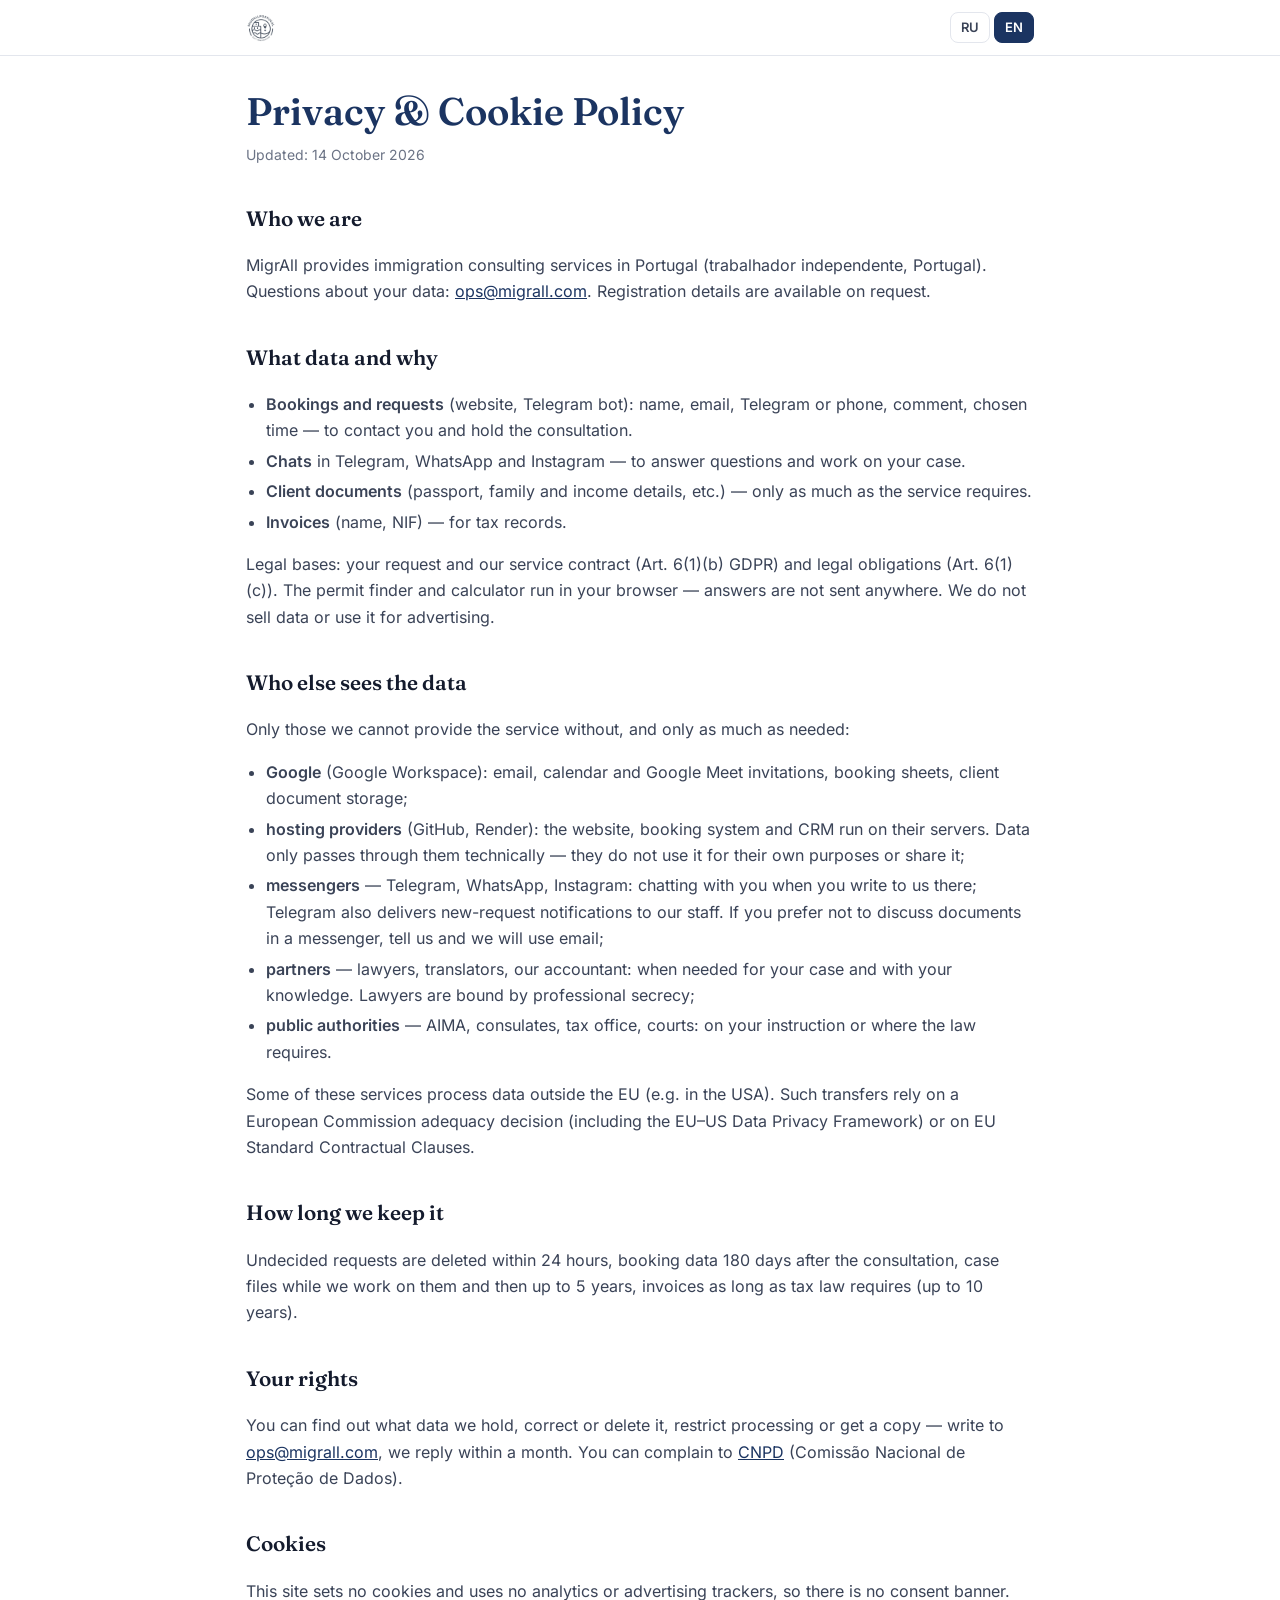
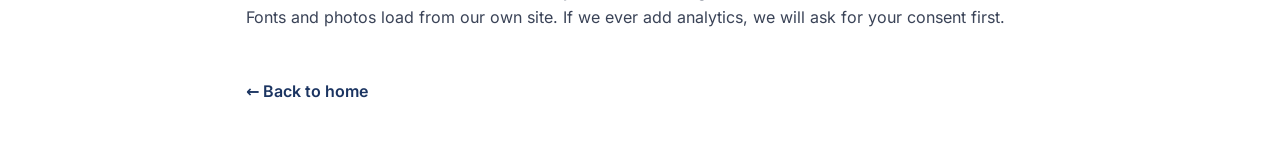
==== commit 2f63743c: "Privacy: expand recipients section Co-Authored-By: Claude Opus 5.5 <noreply@anthropic.com> Claude-Se" ====
--- a/privacy.html
+++ b/privacy.html
@@ -65,7 +65,15 @@
 <p>Основания: ваш запрос и договор об услугах (ст. 6(1)(b) GDPR), требования закона (ст. 6(1)(c)). Подбор ВНЖ и калькулятор работают в вашем браузере — ответы никуда не отправляются. Мы не продаём данные и не используем их для рекламы.</p>
 
 <h2>Кто ещё видит данные</h2>
-<p>Только те, без кого мы не можем оказать услугу: Google (почта, календарь, таблицы, Meet), хостинг сайта и системы записи (GitHub, Render), мессенджеры, через которые вы с нами общаетесь, а также — с вашего ведома — адвокаты-партнёры, переводчики, бухгалтер и государственные органы (AIMA, консульства). Часть этих сервисов работает за пределами ЕС; передача идёт по стандартным договорным условиям ЕС или решению о достаточности защиты.</p>
+<p>Только те, без кого мы не можем оказать услугу, и только в нужном объёме:</p>
+<ul>
+<li><b>Google</b> (Google Workspace): почта, календарь и приглашения Google Meet, таблицы записи, хранение документов клиентов;</li>
+<li><b>хостинг-провайдеры</b> (GitHub, Render): на их серверах работают сайт, система записи и CRM. Данные проходят через них только технически — провайдеры не используют их в своих целях и не передают другим;</li>
+<li><b>мессенджеры</b> — Telegram, WhatsApp, Instagram: переписка с вами, если вы пишете нам там; в Telegram также приходят уведомления сотрудникам о новых заявках. Если не хотите обсуждать документы в мессенджере, скажите — перейдём на email;</li>
+<li><b>партнёры</b> — адвокаты, переводчики, бухгалтер: когда это нужно для вашего дела и с вашего ведома. Адвокаты соблюдают адвокатскую тайну;</li>
+<li><b>государственные органы</b> — AIMA, консульства, налоговая служба, суды: по вашему поручению или если этого требует закон.</li>
+</ul>
+<p>Некоторые из этих сервисов обрабатывают данные за пределами ЕС (например, в США). Передача в таких случаях идёт на основании решения Европейской комиссии о достаточности защиты (в т. ч. EU–US Data Privacy Framework) или стандартных договорных условий ЕС.</p>
 
 <h2>Сколько храним</h2>
 <p>Заявки без решения удаляются в течение 24 часов, данные записи — через 180 дней после консультации, материалы дела — пока идёт работа и затем до 5 лет, счета — столько, сколько требует налоговое законодательство (до 10 лет).</p>
@@ -97,7 +105,15 @@
 <p>Legal bases: your request and our service contract (Art. 6(1)(b) GDPR) and legal obligations (Art. 6(1)(c)). The permit finder and calculator run in your browser — answers are not sent anywhere. We do not sell data or use it for advertising.</p>
 
 <h2>Who else sees the data</h2>
-<p>Only those we cannot provide the service without: Google (email, calendar, sheets, Meet), hosting for the website and booking system (GitHub, Render), the messengers you use to contact us, and — with your knowledge — partner lawyers, translators, our accountant and public authorities (AIMA, consulates). Some of these services operate outside the EU; transfers rely on EU Standard Contractual Clauses or an adequacy decision.</p>
+<p>Only those we cannot provide the service without, and only as much as needed:</p>
+<ul>
+<li><b>Google</b> (Google Workspace): email, calendar and Google Meet invitations, booking sheets, client document storage;</li>
+<li><b>hosting providers</b> (GitHub, Render): the website, booking system and CRM run on their servers. Data only passes through them technically — they do not use it for their own purposes or share it;</li>
+<li><b>messengers</b> — Telegram, WhatsApp, Instagram: chatting with you when you write to us there; Telegram also delivers new-request notifications to our staff. If you prefer not to discuss documents in a messenger, tell us and we will use email;</li>
+<li><b>partners</b> — lawyers, translators, our accountant: when needed for your case and with your knowledge. Lawyers are bound by professional secrecy;</li>
+<li><b>public authorities</b> — AIMA, consulates, tax office, courts: on your instruction or where the law requires.</li>
+</ul>
+<p>Some of these services process data outside the EU (e.g. in the USA). Such transfers rely on a European Commission adequacy decision (including the EU–US Data Privacy Framework) or on EU Standard Contractual Clauses.</p>
 
 <h2>How long we keep it</h2>
 <p>Undecided requests are deleted within 24 hours, booking data 180 days after the consultation, case files while we work on them and then up to 5 years, invoices as long as tax law requires (up to 10 years).</p>
